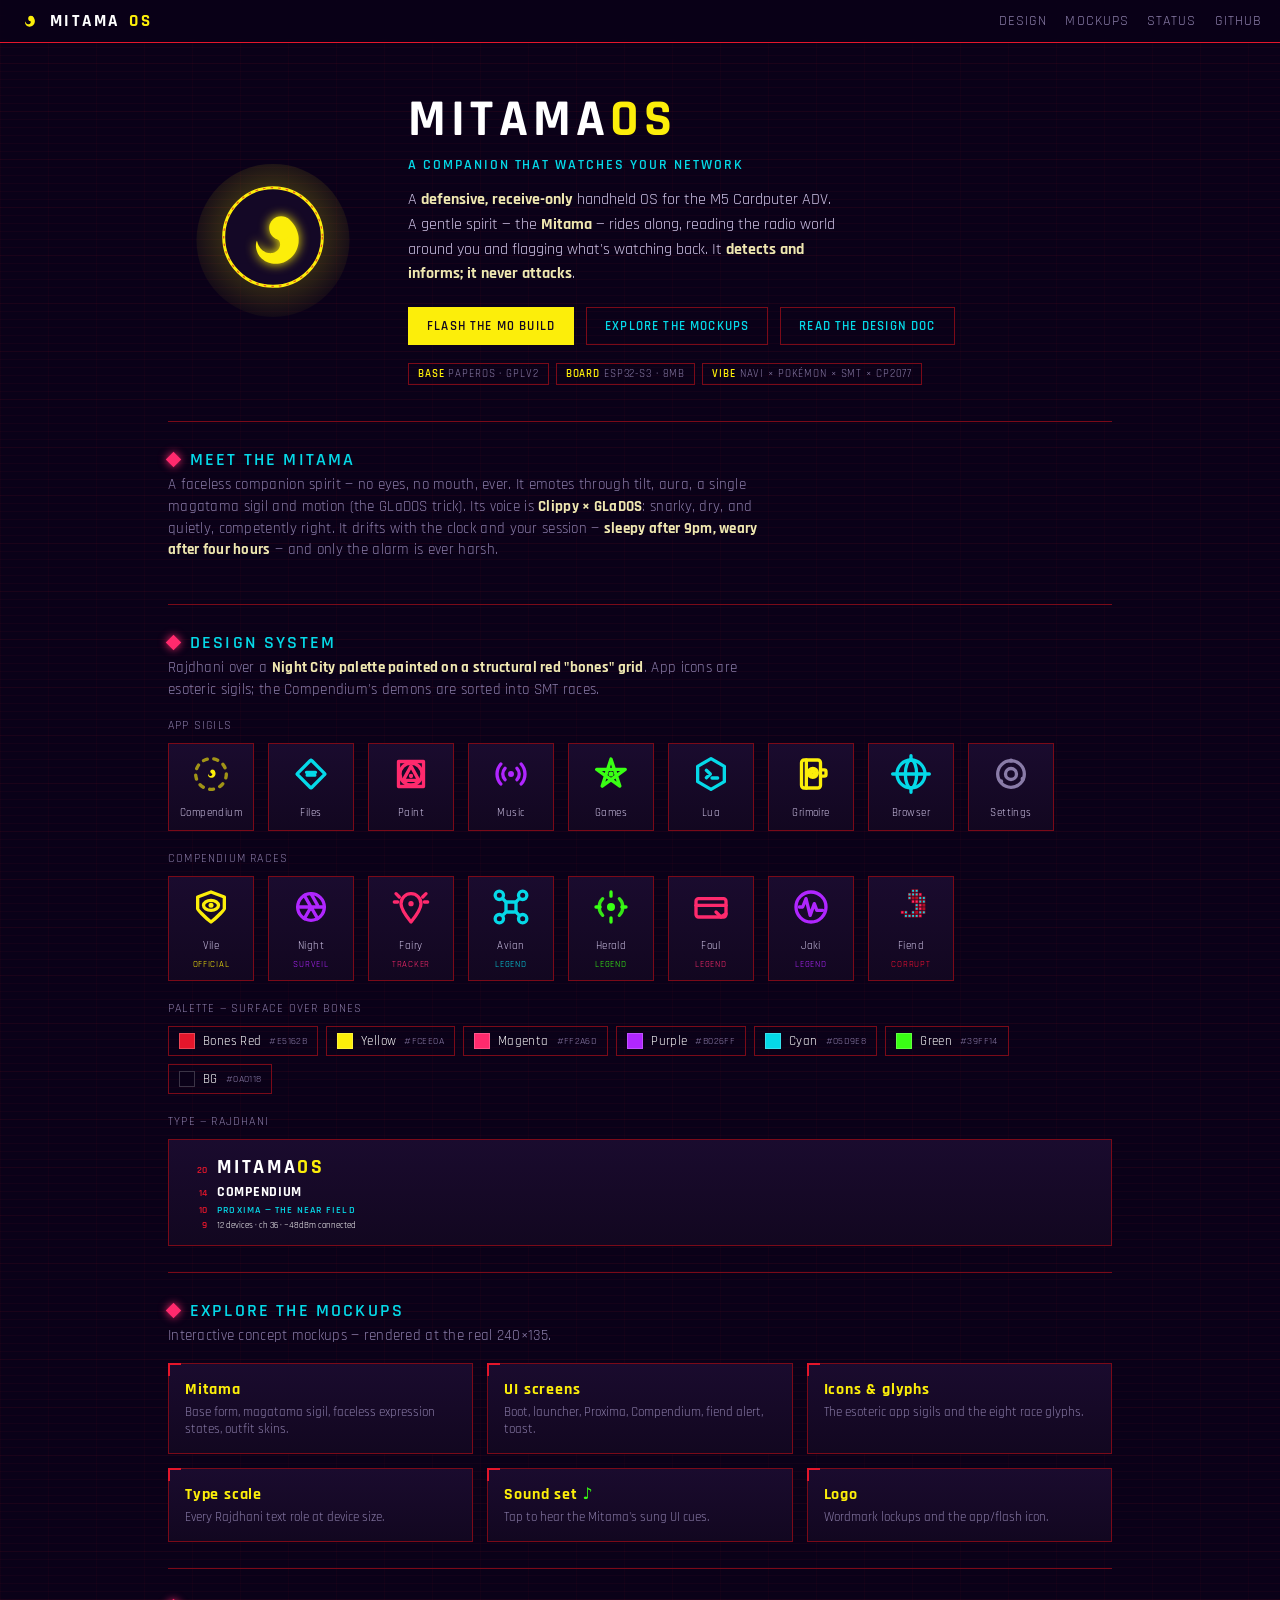
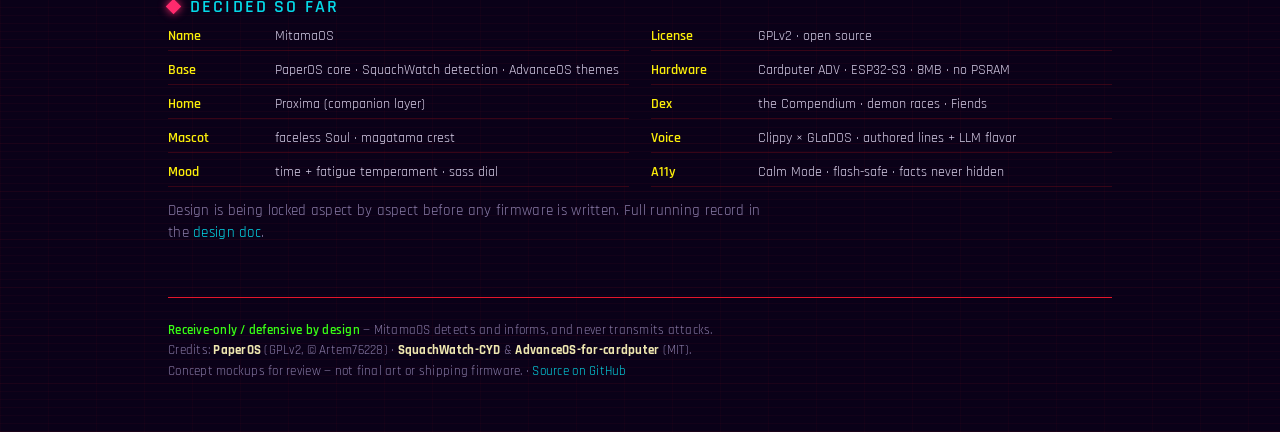
==== docs/index.html @ 222678ea "Move to Xorbret/MitamaOS: CI on main, links and flasher point at the new repo Co-Authored-By: Claude" ====
<!doctype html>
<html lang="en">
<head>
<meta charset="utf-8">
<meta name="viewport" content="width=device-width, initial-scale=1">
<title>MitamaOS</title>
<meta name="description" content="A defensive, receive-only companion OS for the M5Cardputer ADV — with a gentle spirit that watches your network.">
<link rel="preconnect" href="https://fonts.googleapis.com">
<link rel="preconnect" href="https://fonts.gstatic.com" crossorigin>
<link href="https://fonts.googleapis.com/css2?family=Rajdhani:wght@400;500;600;700&display=swap" rel="stylesheet">
<style>
:root{
  --red:#E5162B; --red-dim:#7A0A18; --red-glitch:#FF1133;
  --yellow:#FCEE0A; --magenta:#FF2A6D; --purple:#B026FF; --cyan:#05D9E8; --green:#39FF14;
  --bg:#0A0118; --panel:#1A0B2E; --dim:#8A7CA8;
}
*{box-sizing:border-box}
html,body{margin:0}
html{scroll-behavior:smooth}
body{background:var(--bg);color:#fff;font-family:'Rajdhani',system-ui,sans-serif;overflow-x:hidden;
  background-image:repeating-linear-gradient(0deg,rgba(229,22,43,.045) 0 1px,transparent 1px 8px),
   repeating-linear-gradient(90deg,rgba(122,10,24,.07) 0 1px,transparent 1px 48px),
   repeating-linear-gradient(0deg,rgba(122,10,24,.07) 0 1px,transparent 1px 48px);}
.wrap{max-width:980px;margin:0 auto;padding:0 18px}
a{color:var(--cyan);text-decoration:none}
/* nav */
nav{position:sticky;top:0;z-index:20;background:rgba(10,1,24,.86);backdrop-filter:blur(6px);
  border-bottom:1px solid var(--red);display:flex;align-items:center;justify-content:space-between;padding:10px 18px}
nav .brand{display:flex;align-items:center;gap:10px;font-weight:700;letter-spacing:.14em;text-transform:uppercase;font-size:17px}
nav .brand b{color:var(--yellow)}
nav .links{display:flex;gap:18px;font-size:13.5px;letter-spacing:.08em;text-transform:uppercase}
nav .links a{color:var(--dim)}nav .links a:hover{color:var(--yellow)}
@media(max-width:520px){nav .links a:not(.gh){display:none}}
/* hero */
.hero{display:flex;gap:30px;align-items:center;padding:52px 0 36px;flex-wrap:wrap}
.hero .art{flex:none;width:210px;height:210px;display:flex;align-items:center;justify-content:center;position:relative}
.hero .art svg{width:170px;height:170px;overflow:visible}
.hero .txt{flex:1;min-width:260px}
.hero h1{font-weight:700;letter-spacing:.1em;margin:0;font-size:52px;line-height:.98;text-transform:uppercase}
.hero h1 b{color:var(--yellow)}
.hero .tag{color:var(--cyan);letter-spacing:.14em;text-transform:uppercase;font-size:14px;margin:10px 0 0;font-weight:600}
.hero p{color:#cfc3e6;font-size:16px;line-height:1.55;margin:14px 0 0;max-width:54ch}
.hero .pitch b{color:#efe7b0}
.btns{display:flex;gap:12px;margin-top:20px;flex-wrap:wrap}
.btn{font-weight:600;letter-spacing:.09em;text-transform:uppercase;font-size:13px;padding:10px 18px;border:1px solid var(--red-dim);position:relative}
.btn.prime{background:var(--yellow);color:#120720;border-color:var(--yellow)}
.btn.ghost{color:var(--cyan)}
.btn.ghost:hover{border-color:var(--cyan)}
.btn.prime:hover{background:#fff}
.chips{display:flex;gap:7px;flex-wrap:wrap;margin-top:18px}
.chip{font-size:11px;letter-spacing:.08em;text-transform:uppercase;border:1px solid var(--red-dim);padding:3px 9px;color:var(--dim)}
.chip b{color:var(--yellow);font-weight:600}
/* sections */
section{padding:26px 0;border-top:1px solid var(--red-dim)}
h2{font-weight:600;letter-spacing:.12em;text-transform:uppercase;font-size:18px;margin:0 0 4px;color:var(--cyan);display:flex;gap:11px;align-items:center}
h2::before{content:"";width:11px;height:11px;background:var(--magenta);transform:rotate(45deg);box-shadow:0 0 8px var(--magenta)}
.lead{color:var(--dim);font-size:14.5px;margin:0 0 16px;letter-spacing:.02em;line-height:1.5;max-width:76ch}
.lead b{color:#efe7b0}
/* showcase rows */
.row{display:flex;gap:14px;flex-wrap:wrap;align-items:flex-start}
.gcard{background:linear-gradient(180deg,var(--panel),#120720);border:1px solid var(--red-dim);padding:10px;display:flex;flex-direction:column;align-items:center;gap:6px;width:86px;position:relative}
.gcard svg{width:40px;height:40px;overflow:visible}
.gcard .l{font-size:11px;letter-spacing:.04em;color:#cfc3e6;text-align:center}
.gcard .tier{font-size:9px;letter-spacing:.08em;text-transform:uppercase}
.pal{display:flex;flex-wrap:wrap;gap:8px}
.sw{display:flex;align-items:center;gap:8px;border:1px solid var(--red-dim);padding:6px 10px;font-size:12.5px;letter-spacing:.03em}
.sw .c{width:16px;height:16px;border:1px solid rgba(255,255,255,.2)}
.sw small{color:var(--dim)}
/* type specimen */
.type{display:grid;gap:3px;background:linear-gradient(180deg,var(--panel),#120720);border:1px solid var(--red-dim);padding:14px 16px}
.type div{display:flex;align-items:baseline;gap:10px}
.type span.n{color:var(--red);font-size:10px;font-weight:600;width:22px;text-align:right;flex:none}
/* mockup cards */
.cards{display:grid;grid-template-columns:repeat(3,1fr);gap:14px}
@media(max-width:760px){.cards{grid-template-columns:repeat(2,1fr)}}
@media(max-width:460px){.cards{grid-template-columns:1fr}}
a.card{display:block;background:linear-gradient(180deg,var(--panel),#120720);border:1px solid var(--red-dim);
  position:relative;padding:15px 16px;color:inherit;transition:border-color .12s,transform .12s}
a.card::before{content:"";position:absolute;top:-1px;left:-1px;width:11px;height:11px;border-top:2px solid var(--red);border-left:2px solid var(--red)}
a.card:hover{border-color:var(--yellow);transform:translateY(-2px)}
a.card .t{font-weight:700;letter-spacing:.05em;font-size:16px;color:var(--yellow)}
a.card .d{color:var(--dim);font-size:12.5px;margin-top:4px;line-height:1.35}
/* status */
ul.dec{list-style:none;padding:0;margin:0;display:grid;grid-template-columns:1fr 1fr;gap:5px 22px}
@media(max-width:600px){ul.dec{grid-template-columns:1fr}}
ul.dec li{font-size:14px;color:#d8cfe8;padding:5px 0;border-bottom:1px solid rgba(122,10,24,.4);display:flex;gap:9px}
ul.dec li b{color:var(--yellow);font-weight:600;min-width:98px}
/* footer */
footer{border-top:1px solid var(--red);margin-top:10px;padding:22px 0 50px;color:var(--dim);font-size:13px;line-height:1.6;letter-spacing:.02em}
footer b{color:#efe7b0}
.def{color:var(--green);font-weight:600}
@keyframes float{0%,100%{transform:translateY(0)}50%{transform:translateY(-7px)}}
@keyframes pulse{0%,100%{opacity:.5}50%{opacity:1}}
.float{animation:float 4.5s ease-in-out infinite}
.sig{animation:pulse 3.2s ease-in-out infinite}
</style>
</head>
<body>
<nav>
  <div class="brand"><svg width="22" height="22" viewBox="0 0 200 200" style="overflow:visible" id="navmg"></svg>Mitama<b>OS</b></div>
  <div class="links"><a href="#system">Design</a><a href="#mockups">Mockups</a><a href="#status">Status</a><a class="gh" href="https://github.com/Xorbret/MitamaOS">GitHub</a></div>
</nav>

<div class="wrap">
  <header class="hero">
    <div class="art"><div class="float" id="hero"></div></div>
    <div class="txt">
      <h1>Mitama<b>OS</b></h1>
      <div class="tag">A companion that watches your network</div>
      <p class="pitch">A <b>defensive, receive-only</b> handheld OS for the M5&nbsp;Cardputer ADV. A gentle spirit — the <b>Mitama</b> — rides along, reading the radio world around you and flagging what's watching back. It <b>detects and informs; it never attacks</b>.</p>
      <div class="btns">
        <a class="btn prime" href="./flash.html">Flash the M0 build</a>
        <a class="btn ghost" href="#mockups">Explore the mockups</a>
        <a class="btn ghost" href="https://github.com/Xorbret/MitamaOS/blob/main/mitamaos/outline.md">Read the design doc</a>
      </div>
      <div class="chips">
        <span class="chip"><b>Base</b> PaperOS · GPLv2</span>
        <span class="chip"><b>Board</b> ESP32-S3 · 8MB</span>
        <span class="chip"><b>Vibe</b> Navi × Pokémon × SMT × CP2077</span>
      </div>
    </div>
  </header>

  <section id="mitama">
    <h2>Meet the Mitama</h2>
    <p class="lead">A faceless companion spirit — no eyes, no mouth, ever. It emotes through tilt, aura, a single magatama sigil and motion (the GLaDOS trick). Its voice is <b>Clippy × GLaDOS</b>: snarky, dry, and quietly, competently right. It drifts with the clock and your session — <b>sleepy after 9pm, weary after four hours</b> — and only the alarm is ever harsh.</p>
  </section>

  <section id="system">
    <h2>Design system</h2>
    <p class="lead">Rajdhani over a <b>Night City palette painted on a structural red "bones" grid</b>. App icons are esoteric sigils; the Compendium's demons are sorted into SMT races.</p>

    <div style="margin:4px 0 10px;color:var(--dim);font-size:12px;letter-spacing:.1em;text-transform:uppercase">App sigils</div>
    <div class="row" id="apps"></div>

    <div style="margin:20px 0 10px;color:var(--dim);font-size:12px;letter-spacing:.1em;text-transform:uppercase">Compendium races</div>
    <div class="row" id="races"></div>

    <div style="margin:20px 0 10px;color:var(--dim);font-size:12px;letter-spacing:.1em;text-transform:uppercase">Palette — surface over bones</div>
    <div class="pal" id="pal"></div>

    <div style="margin:20px 0 10px;color:var(--dim);font-size:12px;letter-spacing:.1em;text-transform:uppercase">Type — Rajdhani</div>
    <div class="type">
      <div><span class="n">20</span><span style="font-size:20px;font-weight:700;letter-spacing:.12em">MITAMA<span style="color:var(--yellow)">OS</span></span></div>
      <div><span class="n">14</span><span style="font-size:14px;font-weight:700;letter-spacing:.05em">COMPENDIUM</span></div>
      <div><span class="n">10</span><span style="font-size:10px;font-weight:600;letter-spacing:.12em;text-transform:uppercase;color:var(--cyan)">Proxima — the near field</span></div>
      <div><span class="n">9</span><span style="font-size:9px">12 devices · ch 36 · −48dBm connected</span></div>
    </div>
  </section>

  <section id="mockups">
    <h2>Explore the mockups</h2>
    <p class="lead">Interactive concept mockups — rendered at the real 240×135.</p>
    <div class="cards">
      <a class="card" href="./mitama.html"><div class="t">Mitama</div><div class="d">Base form, magatama sigil, faceless expression states, outfit skins.</div></a>
      <a class="card" href="./ui.html"><div class="t">UI screens</div><div class="d">Boot, launcher, Proxima, Compendium, fiend alert, toast.</div></a>
      <a class="card" href="./icons.html"><div class="t">Icons &amp; glyphs</div><div class="d">The esoteric app sigils and the eight race glyphs.</div></a>
      <a class="card" href="./type-scale.html"><div class="t">Type scale</div><div class="d">Every Rajdhani text role at device size.</div></a>
      <a class="card" href="./sound.html"><div class="t">Sound set <span style="color:var(--green)">♪</span></div><div class="d">Tap to hear the Mitama's sung UI cues.</div></a>
      <a class="card" href="./logo.html"><div class="t">Logo</div><div class="d">Wordmark lockups and the app/flash icon.</div></a>
    </div>
  </section>

  <section id="status">
    <h2>Decided so far</h2>
    <ul class="dec">
      <li><b>Name</b> MitamaOS</li>
      <li><b>License</b> GPLv2 · open source</li>
      <li><b>Base</b> PaperOS core · SquachWatch detection · AdvanceOS themes</li>
      <li><b>Hardware</b> Cardputer ADV · ESP32-S3 · 8MB · no PSRAM</li>
      <li><b>Home</b> Proxima (companion layer)</li>
      <li><b>Dex</b> the Compendium · demon races · Fiends</li>
      <li><b>Mascot</b> faceless Soul · magatama crest</li>
      <li><b>Voice</b> Clippy × GLaDOS · authored lines + LLM flavor</li>
      <li><b>Mood</b> time + fatigue temperament · sass dial</li>
      <li><b>A11y</b> Calm Mode · flash-safe · facts never hidden</li>
    </ul>
    <p class="lead" style="margin-top:14px">Design is being locked aspect by aspect before any firmware is written. Full running record in the <a href="https://github.com/Xorbret/MitamaOS/blob/main/mitamaos/outline.md">design doc</a>.</p>
  </section>

  <footer>
    <span class="def">Receive-only / defensive by design</span> — MitamaOS detects and informs, and never transmits attacks.<br>
    Credits: <b>PaperOS</b> (GPLv2, © Artem76228) · <b>SquachWatch-CYD</b> &amp; <b>AdvanceOS-for-cardputer</b> (MIT).<br>
    Concept mockups for review — not final art or shipping firmware. · <a href="https://github.com/Xorbret/MitamaOS">Source on GitHub</a>
  </footer>
</div>

<script>
const d2r=Math.PI/180;
function magatama(cx,cy,Rm,tH,a0,a1,tp,col){
  const n=48,o=[],inn=[];
  for(let i=0;i<=n;i++){const u=i/n,th=(a0+(a1-a0)*u)*d2r,t=tH*Math.pow(1-u,tp);
    o.push([cx+(Rm+t)*Math.cos(th),cy+(Rm+t)*Math.sin(th)]);inn.push([cx+(Rm-t)*Math.cos(th),cy+(Rm-t)*Math.sin(th)]);}
  const f=p=>p[0].toFixed(1)+' '+p[1].toFixed(1);
  let d='M '+f(o[0]);for(let i=1;i<o.length;i++)d+=' L '+f(o[i]);
  for(let i=inn.length-1;i>=0;i--)d+=' L '+f(inn[i]);d+=' Z';
  const hx=cx+Rm*Math.cos(a0*d2r),hy=cy+Rm*Math.sin(a0*d2r);
  return `<path d="${d}" fill="${col}"/><circle cx="${hx.toFixed(1)}" cy="${hy.toFixed(1)}" r="${tH}" fill="${col}"/>`;
}
function star(cx,cy,r,n,step){const p=[];for(let i=0;i<n;i++){const a=(-90+i*360/n)*d2r;p.push([cx+r*Math.cos(a),cy+r*Math.sin(a)]);}
  let d='M '+p[0].map(v=>v.toFixed(2)).join(' ');for(let i=1;i<n;i++)d+=' L '+p[(i*step)%n].map(v=>v.toFixed(2)).join(' ');return d+' Z';}
function svg(i){return `<svg viewBox="0 0 24 24">${i}</svg>`;}
function appIcon(name,c){const w=`stroke="${c}" stroke-width="2" fill="none" stroke-linejoin="round" stroke-linecap="round"`;switch(name){
  case 'dex':return svg(`<circle cx="12" cy="12" r="9.2" ${w} stroke-dasharray="2.4 4" opacity=".6"/><g transform="translate(12 12) scale(.09) translate(-100 -106)">${magatama(100,106,19,14,-60,185,.82,c)}</g>`);
  case 'env':return svg(`<circle cx="12" cy="12" r="3" fill="${c}"/><path ${w} d="M12 4v2M12 18v2M4 12h2M18 12h2"/><circle cx="12" cy="12" r="8" ${w} stroke-dasharray="3 4"/>`);
  case 'files':return svg(`<g ${w}><rect x="6" y="6" width="12" height="12" rx="1" transform="rotate(45 12 12)"/></g><path ${w} d="M9.3 11h5.4M9.7 12.7h4.6"/><circle cx="12" cy="3.6" r=".9" fill="${c}"/><circle cx="20.4" cy="12" r=".9" fill="${c}"/><circle cx="12" cy="20.4" r=".9" fill="${c}"/><circle cx="3.6" cy="12" r=".9" fill="${c}"/>`);
  case 'paint':return svg(`<rect x="4.5" y="4.5" width="15" height="15" ${w}/><circle cx="12" cy="12" r="6.6" ${w}/><path ${w} d="M12 7.2 L16.7 15.8 H7.3 Z"/><circle cx="12" cy="13.2" r="1.3" fill="${c}"/>`);
  case 'music':return svg(`<circle cx="12" cy="12" r="1.8" fill="${c}"/><path ${w} d="M8.4 8.6a5 5 0 000 6.8M5.9 6a9 9 0 000 12"/><path ${w} d="M15.6 8.6a5 5 0 010 6.8M18.1 6a9 9 0 010 12"/>`);
  case 'games':return svg(`<path ${w} d="${star(12,12,9,5,2)}"/><circle cx="12" cy="12" r="1.5" fill="${c}"/>`);
  case 'lua':return svg(`<path ${w} d="M12 2.8 L20 7.4 V16.6 L12 21.2 L4 16.6 V7.4 Z"/><path ${w} d="M9.2 9.8l2.4 2.2-2.4 2.2M12.6 14.4h3.4"/>`);
  case 'notes':return svg(`<rect x="6.3" y="3.6" width="11.4" height="16.8" rx="1.6" ${w}/><path ${w} d="M9.2 3.6V20.4"/><circle cx="13.1" cy="11.3" r="2.7" ${w}/><path ${w} d="M13.1 9.2 L15 12.6 H11.2 Z"/><path ${w} d="M17.7 9.5h2.3a1 1 0 011 1v1.8a1 1 0 01-1 1h-2.3"/>`);
  case 'browser':return svg(`<circle cx="12" cy="12" r="8.4" ${w}/><ellipse cx="12" cy="12" rx="3.4" ry="8.4" ${w}/><path ${w} d="M3.6 12h16.8"/><path ${w} d="M12 1v2.4M12 20.6V23M1 12h2.4M20.6 12H23"/><circle cx="12" cy="3.6" r="1.2" fill="${c}"/>`);
  case 'gear':return svg(`<circle cx="12" cy="12" r="8" ${w}/><circle cx="12" cy="12" r="3.3" ${w}/><circle cx="12" cy="4" r="1.3" fill="${c}"/><circle cx="19" cy="15" r="1.3" fill="${c}"/><circle cx="6" cy="16.5" r="1.3" fill="${c}"/>`);
}}
function raceGlyph(name,c){const w=`stroke="${c}" stroke-width="2" fill="none" stroke-linejoin="round" stroke-linecap="round"`;switch(name){
  case 'vile':return svg(`<path ${w} d="M12 3l8 3v7c0 .5-4 5-8 8-4-3-8-7.5-8-8V6z"/><ellipse cx="12" cy="11" rx="4.5" ry="3" ${w}/><circle cx="12" cy="11" r="1.5" fill="${c}"/>`);
  case 'night':return svg(`<circle cx="12" cy="12" r="8" ${w}/><path ${w} d="M12 4l4 7M20 12l-8 0M16 19l-4-7M8 19l4-7M4 12l8 0M8 5l4 7"/>`);
  case 'fairy':return svg(`<path ${w} d="M12 21c-4-5-6-8-6-11a6 6 0 0112 0c0 3-2 6-6 11z"/><circle cx="12" cy="10" r="1.6" fill="${c}"/><path ${w} d="M19 6l2-2M20 9l2 0M5 6L3 4M4 9l-2 0"/>`);
  case 'avian':return svg(`<rect x="9" y="9" width="6" height="6" rx="1" ${w}/><circle cx="5" cy="5" r="2.5" ${w}/><circle cx="19" cy="5" r="2.5" ${w}/><circle cx="5" cy="19" r="2.5" ${w}/><circle cx="19" cy="19" r="2.5" ${w}/><path ${w} d="M7 7l2 2M17 7l-2 2M7 17l2-2M17 17l-2-2"/>`);
  case 'herald':return svg(`<circle cx="12" cy="12" r="2.4" fill="${c}"/><path ${w} d="M12 3v2.5M12 18.5V21M3 12h2.5M18.5 12H21"/><path ${w} d="M7 7a7 7 0 000 10M17 7a7 7 0 010 10" opacity=".9"/>`);
  case 'foul':return svg(`<rect x="3" y="7" width="18" height="11" rx="1.5" ${w}/><path ${w} d="M3 11h18"/><path ${w} d="M15 15l3 3 3-2"/>`);
  case 'jaki':return svg(`<circle cx="12" cy="12" r="9" ${w}/><path ${w} d="M5 12h2l2-5 2.5 10 2.5-7 1.5 4H19"/>`);
  case 'fiend':{const cx=12,cy=11.5,Rm=6,tH=4.3,a0=-60,a1=182,tp=.82,cs=2.15,x0=1.6,y0=1.4;
    const hcx=cx+Rm*Math.cos(a0*d2r),hcy=cy+Rm*Math.sin(a0*d2r);let back='',front='';
    for(let col=0;col<11;col++)for(let row=0;row<11;row++){const x=x0+col*cs,y=y0+row*cs,mx=x+cs/2,my=y+cs/2,dx=mx-cx,dy=my-cy,d=Math.hypot(dx,dy);
      let th=Math.atan2(dy,dx)/d2r;if(th<a0)th+=360;let inside=Math.hypot(mx-hcx,my-hcy)<=tH;
      if(!inside&&th>=a0&&th<=a1){const u=(th-a0)/(a1-a0),t=tH*Math.pow(1-u,tp);if(Math.abs(d-Rm)<=t)inside=true;}
      if(!inside)continue;const s=(cs-0.35).toFixed(2),h=(col*7+row*13+(col*row)%5)%10;
      back+=`<rect x="${x.toFixed(2)}" y="${y.toFixed(2)}" width="${s}" height="${s}" fill="#B00E22"/>`;
      if(h<2)continue;const fx=(x+0.35).toFixed(2),fy=(y+0.35).toFixed(2),fs=(cs-1.05).toFixed(2);
      front+=`<rect x="${fx}" y="${fy}" width="${fs}" height="${fs}" fill="${h===4?'#FF2A6D':'#05D9E8'}"/>`;}
    return `<svg viewBox="0 0 24 24">${back}${front}</svg>`;}
}}
function soul(size,accent,aura){
  return `<svg viewBox="0 0 200 200" width="${size}" height="${size}" style="overflow:visible">
    <defs><radialGradient id="auH" cx="50%" cy="46%" r="60%"><stop offset="0%" stop-color="${aura}" stop-opacity=".8"/><stop offset="55%" stop-color="${aura}" stop-opacity=".16"/><stop offset="100%" stop-color="${aura}" stop-opacity="0"/></radialGradient></defs>
    <ellipse cx="100" cy="104" rx="90" ry="90" fill="url(#auH)"/>
    <circle cx="100" cy="100" r="58" fill="#140826" stroke="${accent}" stroke-width="3.5"/>
    <circle cx="100" cy="100" r="58" fill="none" stroke="#E5162B" stroke-width="1.4" stroke-dasharray="3 6" opacity=".7"/>
    <g class="sig" filter="drop-shadow(0 0 6px ${accent})">${magatama(100,106,19,14,-60,185,.82,accent)}</g></svg>`;
}
document.getElementById('navmg').innerHTML=magatama(100,106,34,24,-60,185,.82,'#FCEE0A');
document.getElementById('hero').innerHTML=soul(170,'#FCEE0A','#FCEE0A');

const apps=[['dex','Compendium','#FCEE0A'],['files','Files','#05D9E8'],['paint','Paint','#FF2A6D'],['music','Music','#B026FF'],['games','Games','#39FF14'],['lua','Lua','#05D9E8'],['notes','Grimoire','#FCEE0A'],['browser','Browser','#05D9E8'],['gear','Settings','#8A7CA8']];
document.getElementById('apps').innerHTML=apps.map(a=>`<div class="gcard"><div style="color:${a[2]}">${appIcon(a[0],a[2])}</div><div class="l">${a[1]}</div></div>`).join('');
const races=[['vile','Vile','#FCEE0A','Official'],['night','Night','#B026FF','Surveil'],['fairy','Fairy','#FF2A6D','Tracker'],['avian','Avian','#05D9E8','Legend'],['herald','Herald','#39FF14','Legend'],['foul','Foul','#FF2A6D','Legend'],['jaki','Jaki','#B026FF','Legend'],['fiend','Fiend','#FF1133','Corrupt']];
document.getElementById('races').innerHTML=races.map(r=>`<div class="gcard"><div style="color:${r[2]}">${raceGlyph(r[0],r[2])}</div><div class="l">${r[1]}</div><div class="tier" style="color:${r[2]}">${r[3]}</div></div>`).join('');
const pal=[['Bones Red','#E5162B'],['Yellow','#FCEE0A'],['Magenta','#FF2A6D'],['Purple','#B026FF'],['Cyan','#05D9E8'],['Green','#39FF14'],['BG','#0A0118']];
document.getElementById('pal').innerHTML=pal.map(([n,h])=>`<div class="sw"><span class="c" style="background:${h}"></span>${n} <small>${h}</small></div>`).join('');
</script>
</body>
</html>
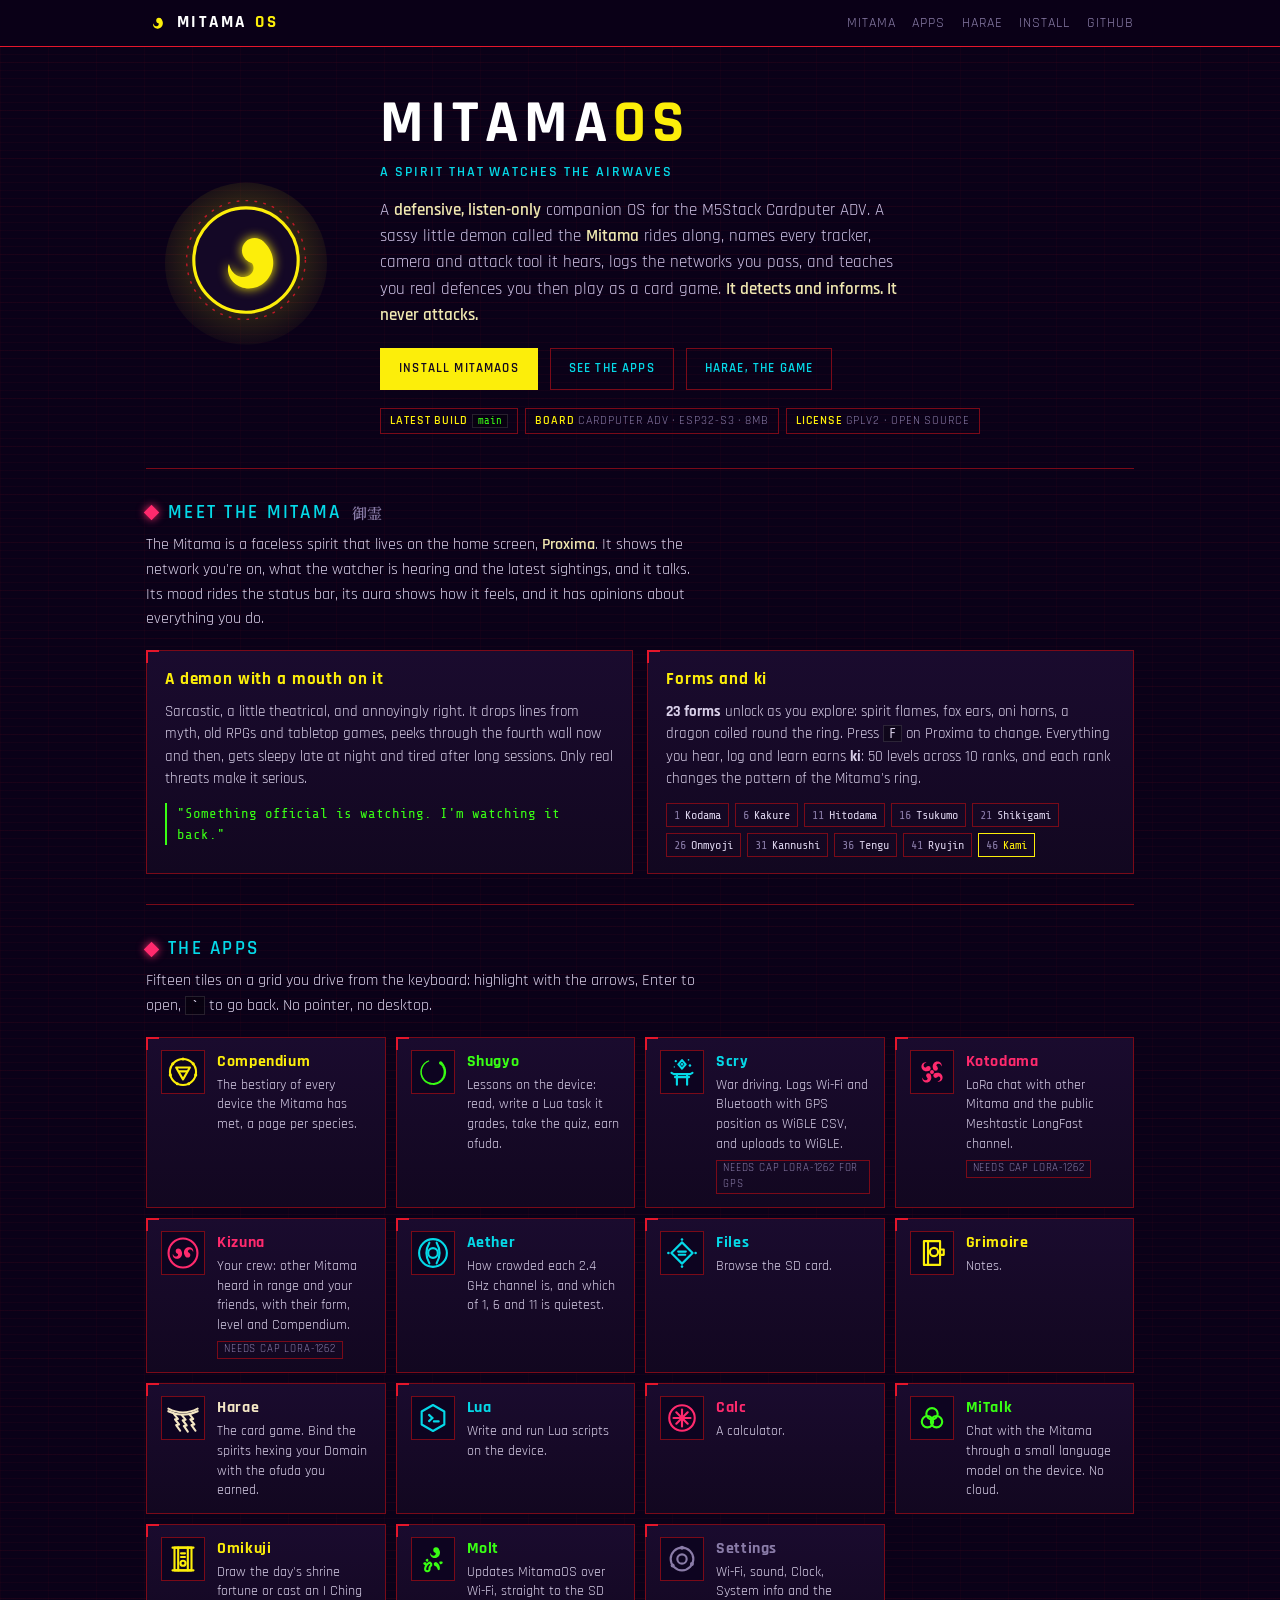
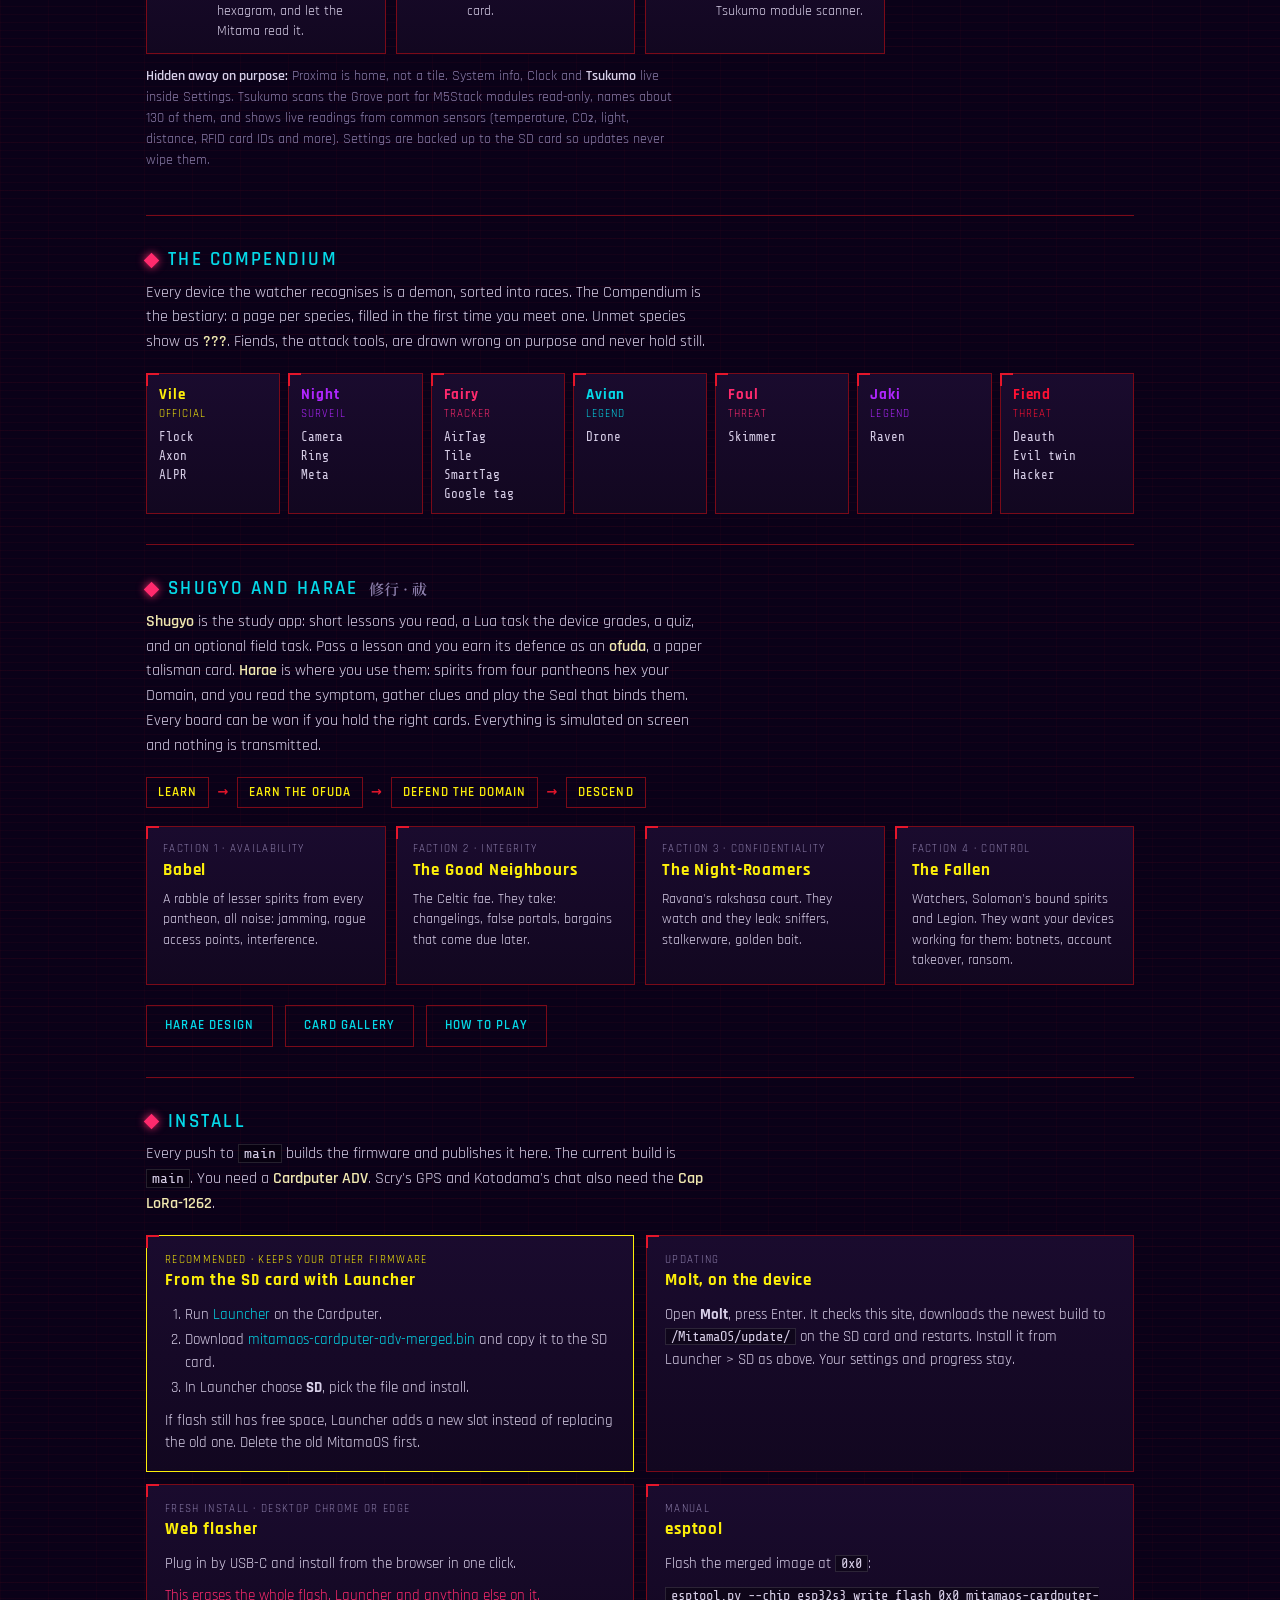
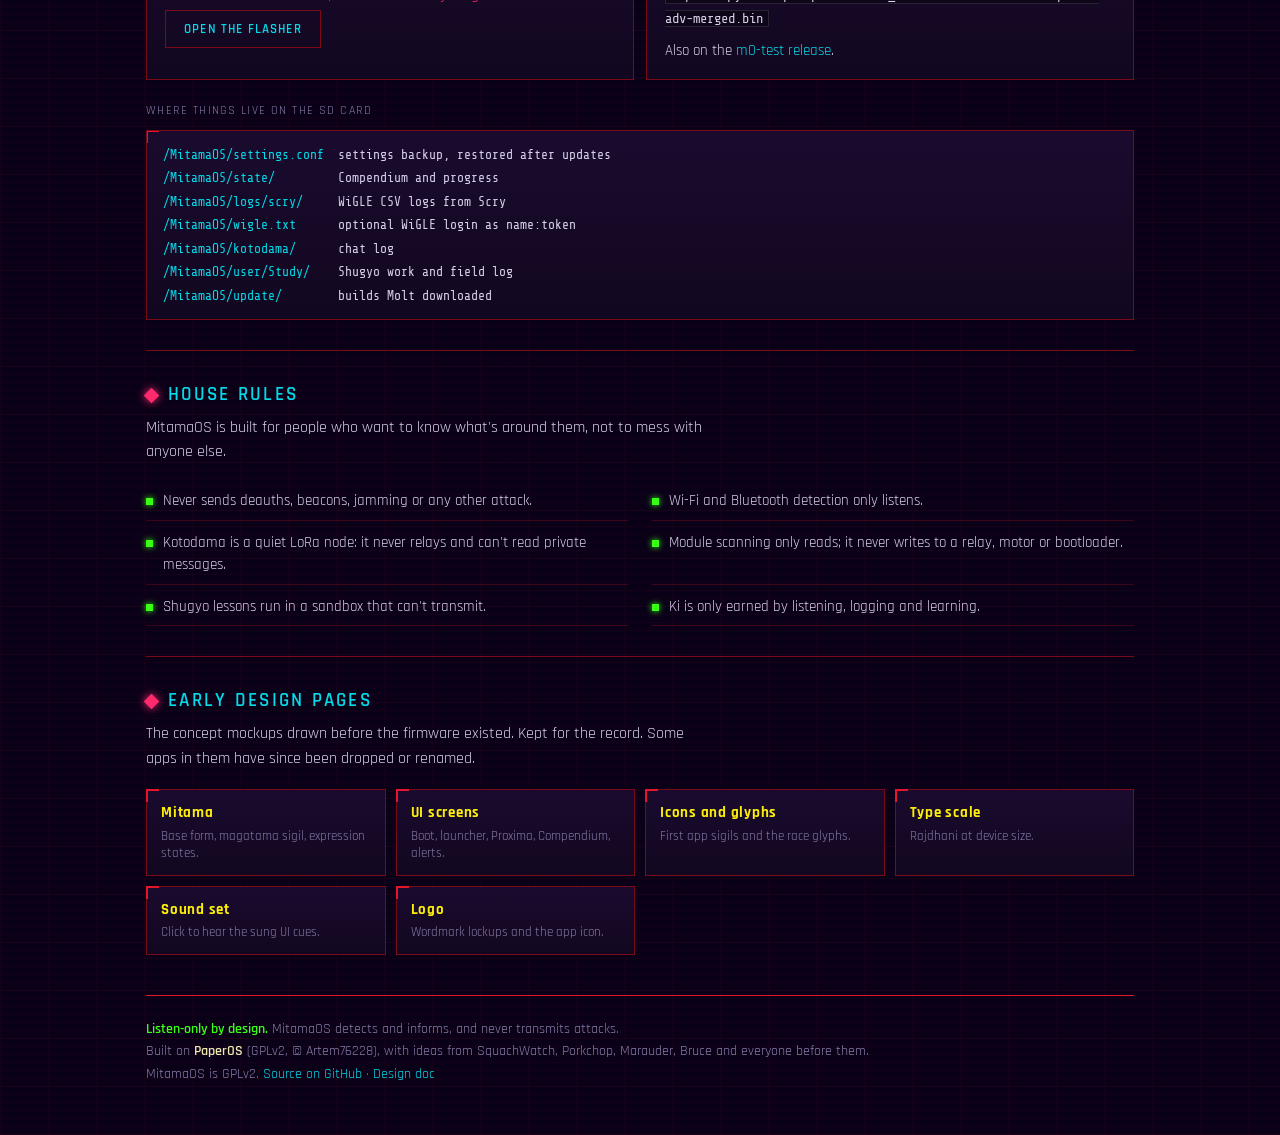
==== commit 0140a3b1: "Site: rebuild the home page for the current MitamaOS Home page now covers the Mitama, the 15 current" ====
--- a/docs/index.html
+++ b/docs/index.html
@@ -2,186 +2,292 @@
 <html lang="en">
 <head>
 <meta charset="utf-8">
-<meta name="viewport" content="width=device-width, initial-scale=1">
+<meta name="viewport" content="width=device-width, initial-scale=1, viewport-fit=cover">
 <title>MitamaOS</title>
-<meta name="description" content="A defensive, receive-only companion OS for the M5Cardputer ADV — with a gentle spirit that watches your network.">
+<meta name="description" content="A defensive, listen-only companion OS for the M5Stack Cardputer ADV. A sassy spirit called the Mitama watches the airwaves, logs what it meets, teaches real defences and plays them back as a card game.">
 <link rel="preconnect" href="https://fonts.googleapis.com">
 <link rel="preconnect" href="https://fonts.gstatic.com" crossorigin>
-<link href="https://fonts.googleapis.com/css2?family=Rajdhani:wght@400;500;600;700&display=swap" rel="stylesheet">
+<link href="https://fonts.googleapis.com/css2?family=Rajdhani:wght@400;500;600;700&family=Share+Tech+Mono&family=Noto+Serif+JP:wght@900&display=swap" rel="stylesheet">
 <style>
+/* Layout: one column over the red "bones" grid; sections are bands split by bones-red rules.
+   Single dark look on purpose (it is the device's own palette). */
 :root{
-  --red:#E5162B; --red-dim:#7A0A18; --red-glitch:#FF1133;
-  --yellow:#FCEE0A; --magenta:#FF2A6D; --purple:#B026FF; --cyan:#05D9E8; --green:#39FF14;
-  --bg:#0A0118; --panel:#1A0B2E; --dim:#8A7CA8;
+  color-scheme:dark;
+  --red:#E5162B; --red-dim:#7A0A18;
+  --yellow:#FCEE0A; --magenta:#FF2A6D; --purple:#B026FF; --cyan:#05D9E8; --green:#39FF14; --cream:#F3E6C4;
+  --bg:#0A0118; --panel:#1A0B2E; --panel2:#120720; --text:#FFFFFF; --soft:#d8cfe8; --dim:#8A7CA8;
+  --display:'Rajdhani',system-ui,sans-serif; --mono:'Share Tech Mono',ui-monospace,Menlo,Consolas,monospace;
+  --jp:'Noto Serif JP','Hiragino Mincho ProN','Yu Mincho',serif;
 }
 *{box-sizing:border-box}
 html,body{margin:0}
 html{scroll-behavior:smooth}
-body{background:var(--bg);color:#fff;font-family:'Rajdhani',system-ui,sans-serif;overflow-x:hidden;
+@media(prefers-reduced-motion:reduce){html{scroll-behavior:auto}*{animation:none!important;transition:none!important}}
+body{background:var(--bg);color:var(--text);font-family:var(--display);font-size:16px;line-height:1.5;overflow-x:hidden;
   background-image:repeating-linear-gradient(0deg,rgba(229,22,43,.045) 0 1px,transparent 1px 8px),
    repeating-linear-gradient(90deg,rgba(122,10,24,.07) 0 1px,transparent 1px 48px),
    repeating-linear-gradient(0deg,rgba(122,10,24,.07) 0 1px,transparent 1px 48px);}
-.wrap{max-width:980px;margin:0 auto;padding:0 18px}
+.wrap{max-width:1020px;margin:0 auto;padding-left:max(16px,env(safe-area-inset-left,0px));padding-right:max(16px,env(safe-area-inset-right,0px))}
 a{color:var(--cyan);text-decoration:none}
+a:hover{color:var(--yellow)}
+a:focus-visible,button:focus-visible{outline:2px solid var(--yellow);outline-offset:2px}
+h1,h2,h3{text-wrap:balance}
 /* nav */
-nav{position:sticky;top:0;z-index:20;background:rgba(10,1,24,.86);backdrop-filter:blur(6px);
-  border-bottom:1px solid var(--red);display:flex;align-items:center;justify-content:space-between;padding:10px 18px}
-nav .brand{display:flex;align-items:center;gap:10px;font-weight:700;letter-spacing:.14em;text-transform:uppercase;font-size:17px}
+body::before{content:"";position:fixed;inset:0 0 auto;height:env(safe-area-inset-top,0px);z-index:30;background:var(--bg)}
+nav{position:sticky;top:env(safe-area-inset-top,0px);z-index:20;background:rgba(10,1,24,.9);backdrop-filter:blur(6px);border-bottom:1px solid var(--red)}
+nav .wrap{display:flex;align-items:center;justify-content:space-between;gap:12px;padding-block:10px}
+nav .brand{display:flex;align-items:center;gap:9px;font-weight:700;letter-spacing:.14em;text-transform:uppercase;font-size:17px;color:var(--text)}
 nav .brand b{color:var(--yellow)}
-nav .links{display:flex;gap:18px;font-size:13.5px;letter-spacing:.08em;text-transform:uppercase}
-nav .links a{color:var(--dim)}nav .links a:hover{color:var(--yellow)}
-@media(max-width:520px){nav .links a:not(.gh){display:none}}
+nav .links{display:flex;gap:16px;font-size:13.5px;letter-spacing:.08em;text-transform:uppercase;flex-wrap:wrap;justify-content:flex-end}
+nav .links a{color:var(--dim)} nav .links a:hover{color:var(--yellow)}
+@media(max-width:640px){nav .links a.opt{display:none}}
 /* hero */
-.hero{display:flex;gap:30px;align-items:center;padding:52px 0 36px;flex-wrap:wrap}
-.hero .art{flex:none;width:210px;height:210px;display:flex;align-items:center;justify-content:center;position:relative}
-.hero .art svg{width:170px;height:170px;overflow:visible}
-.hero .txt{flex:1;min-width:260px}
-.hero h1{font-weight:700;letter-spacing:.1em;margin:0;font-size:52px;line-height:.98;text-transform:uppercase}
+.hero{display:flex;gap:34px;align-items:center;padding-block:48px 34px;flex-wrap:wrap}
+.hero .art{flex:none;width:200px;height:200px;display:flex;align-items:center;justify-content:center}
+.hero .txt{flex:1;min-width:0;flex-basis:300px}
+.hero h1{font-weight:700;letter-spacing:.1em;margin:0;font-size:clamp(42px,9vw,60px);line-height:.95;text-transform:uppercase}
 .hero h1 b{color:var(--yellow)}
 .hero .tag{color:var(--cyan);letter-spacing:.14em;text-transform:uppercase;font-size:14px;margin:10px 0 0;font-weight:600}
-.hero p{color:#cfc3e6;font-size:16px;line-height:1.55;margin:14px 0 0;max-width:54ch}
-.hero .pitch b{color:#efe7b0}
+.hero p{color:#cfc3e6;font-size:17px;line-height:1.55;margin:14px 0 0;max-width:58ch}
+.hero p b{color:#efe7b0;font-weight:600}
 .btns{display:flex;gap:12px;margin-top:20px;flex-wrap:wrap}
-.btn{font-weight:600;letter-spacing:.09em;text-transform:uppercase;font-size:13px;padding:10px 18px;border:1px solid var(--red-dim);position:relative}
+.btn{font-weight:600;letter-spacing:.09em;text-transform:uppercase;font-size:13px;padding:10px 18px;border:1px solid var(--red-dim);color:var(--cyan)}
 .btn.prime{background:var(--yellow);color:#120720;border-color:var(--yellow)}
-.btn.ghost{color:var(--cyan)}
-.btn.ghost:hover{border-color:var(--cyan)}
-.btn.prime:hover{background:#fff}
+.btn.prime:hover{background:#fff;color:#120720}
+.btn:not(.prime):hover{border-color:var(--cyan);color:var(--cyan)}
 .chips{display:flex;gap:7px;flex-wrap:wrap;margin-top:18px}
-.chip{font-size:11px;letter-spacing:.08em;text-transform:uppercase;border:1px solid var(--red-dim);padding:3px 9px;color:var(--dim)}
+.chip{font-size:11.5px;letter-spacing:.08em;text-transform:uppercase;border:1px solid var(--red-dim);padding:3px 9px;color:var(--dim)}
 .chip b{color:var(--yellow);font-weight:600}
+.chip code{font-family:var(--mono);color:var(--green);text-transform:none;letter-spacing:0}
 /* sections */
-section{padding:26px 0;border-top:1px solid var(--red-dim)}
-h2{font-weight:600;letter-spacing:.12em;text-transform:uppercase;font-size:18px;margin:0 0 4px;color:var(--cyan);display:flex;gap:11px;align-items:center}
-h2::before{content:"";width:11px;height:11px;background:var(--magenta);transform:rotate(45deg);box-shadow:0 0 8px var(--magenta)}
-.lead{color:var(--dim);font-size:14.5px;margin:0 0 16px;letter-spacing:.02em;line-height:1.5;max-width:76ch}
-.lead b{color:#efe7b0}
-/* showcase rows */
-.row{display:flex;gap:14px;flex-wrap:wrap;align-items:flex-start}
-.gcard{background:linear-gradient(180deg,var(--panel),#120720);border:1px solid var(--red-dim);padding:10px;display:flex;flex-direction:column;align-items:center;gap:6px;width:86px;position:relative}
-.gcard svg{width:40px;height:40px;overflow:visible}
-.gcard .l{font-size:11px;letter-spacing:.04em;color:#cfc3e6;text-align:center}
-.gcard .tier{font-size:9px;letter-spacing:.08em;text-transform:uppercase}
-.pal{display:flex;flex-wrap:wrap;gap:8px}
-.sw{display:flex;align-items:center;gap:8px;border:1px solid var(--red-dim);padding:6px 10px;font-size:12.5px;letter-spacing:.03em}
-.sw .c{width:16px;height:16px;border:1px solid rgba(255,255,255,.2)}
-.sw small{color:var(--dim)}
-/* type specimen */
-.type{display:grid;gap:3px;background:linear-gradient(180deg,var(--panel),#120720);border:1px solid var(--red-dim);padding:14px 16px}
-.type div{display:flex;align-items:baseline;gap:10px}
-.type span.n{color:var(--red);font-size:10px;font-weight:600;width:22px;text-align:right;flex:none}
-/* mockup cards */
-.cards{display:grid;grid-template-columns:repeat(3,1fr);gap:14px}
-@media(max-width:760px){.cards{grid-template-columns:repeat(2,1fr)}}
-@media(max-width:460px){.cards{grid-template-columns:1fr}}
-a.card{display:block;background:linear-gradient(180deg,var(--panel),#120720);border:1px solid var(--red-dim);
-  position:relative;padding:15px 16px;color:inherit;transition:border-color .12s,transform .12s}
-a.card::before{content:"";position:absolute;top:-1px;left:-1px;width:11px;height:11px;border-top:2px solid var(--red);border-left:2px solid var(--red)}
-a.card:hover{border-color:var(--yellow);transform:translateY(-2px)}
-a.card .t{font-weight:700;letter-spacing:.05em;font-size:16px;color:var(--yellow)}
-a.card .d{color:var(--dim);font-size:12.5px;margin-top:4px;line-height:1.35}
-/* status */
-ul.dec{list-style:none;padding:0;margin:0;display:grid;grid-template-columns:1fr 1fr;gap:5px 22px}
-@media(max-width:600px){ul.dec{grid-template-columns:1fr}}
-ul.dec li{font-size:14px;color:#d8cfe8;padding:5px 0;border-bottom:1px solid rgba(122,10,24,.4);display:flex;gap:9px}
-ul.dec li b{color:var(--yellow);font-weight:600;min-width:98px}
-/* footer */
-footer{border-top:1px solid var(--red);margin-top:10px;padding:22px 0 50px;color:var(--dim);font-size:13px;line-height:1.6;letter-spacing:.02em}
-footer b{color:#efe7b0}
+section{padding-block:30px;border-top:1px solid var(--red-dim);scroll-margin-top:60px}
+h2{font-weight:600;letter-spacing:.12em;text-transform:uppercase;font-size:19px;margin:0 0 6px;color:var(--cyan);display:flex;gap:11px;align-items:center}
+h2::before{content:"";flex:none;width:11px;height:11px;background:var(--magenta);transform:rotate(45deg);box-shadow:0 0 8px var(--magenta)}
+h2 .jp{font-family:var(--jp);color:var(--dim);font-size:15px;letter-spacing:0}
+h3{font-weight:700;letter-spacing:.05em;font-size:17px;margin:0;color:var(--yellow)}
+.lead{color:var(--soft);font-size:16px;margin:0 0 18px;line-height:1.55;max-width:70ch}
+.lead b{color:#efe7b0;font-weight:600}
+.sub{margin:22px 0 10px;color:var(--dim);font-size:12px;letter-spacing:.12em;text-transform:uppercase}
+.panel{background:linear-gradient(180deg,var(--panel),var(--panel2));border:1px solid var(--red-dim);position:relative}
+.panel::before{content:"";position:absolute;top:-1px;left:-1px;width:11px;height:11px;border-top:2px solid var(--red);border-left:2px solid var(--red)}
+/* Mitama */
+.two{display:grid;grid-template-columns:1fr 1fr;gap:14px}
+@media(max-width:720px){.two{grid-template-columns:1fr}}
+.two .panel{padding:16px 18px;min-width:0}
+.two .panel p{margin:8px 0 0;color:var(--soft);font-size:15px;line-height:1.5}
+.ranks{display:flex;flex-wrap:wrap;gap:6px;margin-top:12px}
+.ranks span{font-family:var(--mono);font-size:12px;padding:2px 7px;border:1px solid var(--red-dim);color:var(--soft)}
+.ranks span i{font-style:normal;color:var(--dim);margin-right:5px}
+.ranks span:last-child{color:var(--yellow);border-color:var(--yellow)}
+.quote{font-family:var(--mono);color:var(--green);font-size:14px;margin-top:12px;padding-left:10px;border-left:2px solid var(--green)}
+/* app grid */
+.grid{display:grid;grid-template-columns:repeat(auto-fill,minmax(230px,1fr));gap:10px}
+.app{display:flex;gap:12px;padding:12px 14px;align-items:flex-start;min-width:0}
+.app .sg{flex:none;width:44px;height:44px;display:flex;align-items:center;justify-content:center;border:1px solid var(--red-dim);background:#0d0420}
+.app .sg svg{width:34px;height:34px;overflow:visible}
+.app .t{font-weight:700;font-size:16px;letter-spacing:.04em}
+.app .d{color:var(--soft);font-size:14px;line-height:1.4;margin-top:2px}
+.app .need{display:inline-block;font-size:10.5px;letter-spacing:.08em;text-transform:uppercase;color:var(--dim);border:1px solid var(--red-dim);padding:0 6px;margin-top:6px}
+.note{color:var(--dim);font-size:14px;margin-top:12px;max-width:76ch}
+.note b{color:var(--soft);font-weight:600}
+/* compendium races */
+.races{display:grid;grid-template-columns:repeat(auto-fill,minmax(130px,1fr));gap:8px}
+.race{padding:10px 12px}
+.race .rn{font-weight:700;letter-spacing:.06em;font-size:15px}
+.race .rt{font-size:10.5px;letter-spacing:.1em;text-transform:uppercase}
+.race ul{list-style:none;margin:6px 0 0;padding:0;font-family:var(--mono);font-size:12.5px;color:var(--soft)}
+/* harae */
+.factions{display:grid;grid-template-columns:repeat(auto-fit,minmax(200px,1fr));gap:10px}
+a.fac{display:block;padding:14px 16px;color:inherit}
+a.fac:hover{border-color:var(--yellow)}
+a.fac .n{font-size:11px;letter-spacing:.12em;text-transform:uppercase;color:var(--dim)}
+a.fac p{margin:6px 0 0;color:var(--soft);font-size:14px;line-height:1.45}
+.loop{display:flex;flex-wrap:wrap;gap:8px;align-items:center;margin:4px 0 18px;font-weight:600;letter-spacing:.08em;text-transform:uppercase;font-size:13px}
+.loop span{border:1px solid var(--red-dim);padding:5px 11px;color:var(--yellow)}
+.loop i{color:var(--red);font-style:normal}
+/* install */
+.steps{display:grid;grid-template-columns:1fr 1fr;gap:12px}
+@media(max-width:720px){.steps{grid-template-columns:1fr}}
+.step{padding:16px 18px;min-width:0}
+.step .k{font-size:11px;letter-spacing:.12em;text-transform:uppercase;color:var(--dim)}
+.step.best{border-color:var(--yellow)}
+.step.best .k{color:var(--yellow)}
+.step ol{margin:10px 0 0;padding-left:20px;color:var(--soft);font-size:15px;line-height:1.5}
+.step li{margin:3px 0}
+.step p{margin:10px 0 0;color:var(--soft);font-size:15px;line-height:1.5}
+.step .warn{color:var(--magenta)}
+code,kbd{font-family:var(--mono);font-size:.92em;background:#00000055;border:1px solid rgba(255,255,255,.12);padding:0 5px;overflow-wrap:anywhere}
+.paths{font-family:var(--mono);font-size:13px;color:var(--soft);display:grid;grid-template-columns:auto 1fr;gap:4px 14px;margin-top:6px;padding:14px 16px;overflow-x:auto}
+.paths span:nth-child(odd){color:var(--cyan)}
+/* promises */
+ul.vow{list-style:none;padding:0;margin:0;display:grid;grid-template-columns:1fr 1fr;gap:4px 24px}
+@media(max-width:640px){ul.vow{grid-template-columns:1fr}}
+ul.vow li{font-size:15px;color:var(--soft);padding:7px 0;border-bottom:1px solid rgba(122,10,24,.45);display:flex;gap:10px}
+ul.vow li::before{content:"";flex:none;width:7px;height:7px;margin-top:8px;background:var(--green);box-shadow:0 0 6px var(--green)}
+/* archive */
+.cards{display:grid;grid-template-columns:repeat(auto-fill,minmax(200px,1fr));gap:10px}
+a.card{display:block;padding:12px 14px;color:inherit;transition:border-color .12s}
+a.card:hover{border-color:var(--yellow)}
+a.card .t{font-weight:700;letter-spacing:.05em;font-size:15px;color:var(--yellow)}
+a.card .d{color:var(--dim);font-size:13px;margin-top:3px;line-height:1.35}
+footer{border-top:1px solid var(--red);margin-top:10px;padding-block:22px 50px;color:var(--dim);font-size:14px;line-height:1.6}
+footer b{color:#efe7b0;font-weight:600}
 .def{color:var(--green);font-weight:600}
 @keyframes float{0%,100%{transform:translateY(0)}50%{transform:translateY(-7px)}}
-@keyframes pulse{0%,100%{opacity:.5}50%{opacity:1}}
+@keyframes pulse{0%,100%{opacity:.55}50%{opacity:1}}
+@keyframes spin{to{transform:rotate(360deg)}}
 .float{animation:float 4.5s ease-in-out infinite}
 .sig{animation:pulse 3.2s ease-in-out infinite}
+.spin{transform-origin:100px 100px;animation:spin 24s linear infinite}
 </style>
 </head>
 <body>
 <nav>
-  <div class="brand"><svg width="22" height="22" viewBox="0 0 200 200" style="overflow:visible" id="navmg"></svg>Mitama<b>OS</b></div>
-  <div class="links"><a href="#system">Design</a><a href="#mockups">Mockups</a><a href="#status">Status</a><a class="gh" href="https://github.com/Xorbret/MitamaOS">GitHub</a></div>
+  <div class="wrap">
+    <a class="brand" href="#top"><svg width="22" height="22" viewBox="0 0 200 200" style="overflow:visible" id="navmg" aria-hidden="true"></svg>Mitama<b>OS</b></a>
+    <div class="links"><a class="opt" href="#mitama">Mitama</a><a href="#apps">Apps</a><a class="opt" href="#harae">Harae</a><a href="#install">Install</a><a href="https://github.com/Xorbret/MitamaOS">GitHub</a></div>
+  </div>
 </nav>
 
-<div class="wrap">
+<div class="wrap" id="top">
   <header class="hero">
     <div class="art"><div class="float" id="hero"></div></div>
     <div class="txt">
       <h1>Mitama<b>OS</b></h1>
-      <div class="tag">A companion that watches your network</div>
-      <p class="pitch">A <b>defensive, receive-only</b> handheld OS for the M5&nbsp;Cardputer ADV. A gentle spirit — the <b>Mitama</b> — rides along, reading the radio world around you and flagging what's watching back. It <b>detects and informs; it never attacks</b>.</p>
+      <div class="tag">A spirit that watches the airwaves</div>
+      <p>A <b>defensive, listen-only</b> companion OS for the M5Stack Cardputer ADV. A sassy little demon called the <b>Mitama</b> rides along, names every tracker, camera and attack tool it hears, logs the networks you pass, and teaches you real defences you then play as a card game. <b>It detects and informs. It never attacks.</b></p>
       <div class="btns">
-        <a class="btn prime" href="./flash.html">Flash the M0 build</a>
-        <a class="btn ghost" href="#mockups">Explore the mockups</a>
-        <a class="btn ghost" href="https://github.com/Xorbret/MitamaOS/blob/main/mitamaos/outline.md">Read the design doc</a>
+        <a class="btn prime" href="#install">Install MitamaOS</a>
+        <a class="btn" href="#apps">See the apps</a>
+        <a class="btn" href="harae/index.html">Harae, the game</a>
       </div>
       <div class="chips">
-        <span class="chip"><b>Base</b> PaperOS · GPLv2</span>
-        <span class="chip"><b>Board</b> ESP32-S3 · 8MB</span>
-        <span class="chip"><b>Vibe</b> Navi × Pokémon × SMT × CP2077</span>
+        <span class="chip"><b>Latest build</b> <code id="build">main</code></span>
+        <span class="chip"><b>Board</b> Cardputer ADV · ESP32-S3 · 8MB</span>
+        <span class="chip"><b>License</b> GPLv2 · open source</span>
       </div>
     </div>
   </header>
 
   <section id="mitama">
-    <h2>Meet the Mitama</h2>
-    <p class="lead">A faceless companion spirit — no eyes, no mouth, ever. It emotes through tilt, aura, a single magatama sigil and motion (the GLaDOS trick). Its voice is <b>Clippy × GLaDOS</b>: snarky, dry, and quietly, competently right. It drifts with the clock and your session — <b>sleepy after 9pm, weary after four hours</b> — and only the alarm is ever harsh.</p>
-  </section>
-
-  <section id="system">
-    <h2>Design system</h2>
-    <p class="lead">Rajdhani over a <b>Night City palette painted on a structural red "bones" grid</b>. App icons are esoteric sigils; the Compendium's demons are sorted into SMT races.</p>
-
-    <div style="margin:4px 0 10px;color:var(--dim);font-size:12px;letter-spacing:.1em;text-transform:uppercase">App sigils</div>
-    <div class="row" id="apps"></div>
-
-    <div style="margin:20px 0 10px;color:var(--dim);font-size:12px;letter-spacing:.1em;text-transform:uppercase">Compendium races</div>
-    <div class="row" id="races"></div>
-
-    <div style="margin:20px 0 10px;color:var(--dim);font-size:12px;letter-spacing:.1em;text-transform:uppercase">Palette — surface over bones</div>
-    <div class="pal" id="pal"></div>
-
-    <div style="margin:20px 0 10px;color:var(--dim);font-size:12px;letter-spacing:.1em;text-transform:uppercase">Type — Rajdhani</div>
-    <div class="type">
-      <div><span class="n">20</span><span style="font-size:20px;font-weight:700;letter-spacing:.12em">MITAMA<span style="color:var(--yellow)">OS</span></span></div>
-      <div><span class="n">14</span><span style="font-size:14px;font-weight:700;letter-spacing:.05em">COMPENDIUM</span></div>
-      <div><span class="n">10</span><span style="font-size:10px;font-weight:600;letter-spacing:.12em;text-transform:uppercase;color:var(--cyan)">Proxima — the near field</span></div>
-      <div><span class="n">9</span><span style="font-size:9px">12 devices · ch 36 · −48dBm connected</span></div>
-    </div>
-  </section>
-
-  <section id="mockups">
-    <h2>Explore the mockups</h2>
-    <p class="lead">Interactive concept mockups — rendered at the real 240×135.</p>
+    <h2>Meet the Mitama <span class="jp">御霊</span></h2>
+    <p class="lead">The Mitama is a faceless spirit that lives on the home screen, <b>Proxima</b>. It shows the network you're on, what the watcher is hearing and the latest sightings, and it talks. Its mood rides the status bar, its aura shows how it feels, and it has opinions about everything you do.</p>
+    <div class="two">
+      <div class="panel">
+        <h3>A demon with a mouth on it</h3>
+        <p>Sarcastic, a little theatrical, and annoyingly right. It drops lines from myth, old RPGs and tabletop games, peeks through the fourth wall now and then, gets sleepy late at night and tired after long sessions. Only real threats make it serious.</p>
+        <div class="quote" id="line" aria-live="off">"Drone overhead. Huginn and Muninn, reporting to some Odin."</div>
+      </div>
+      <div class="panel">
+        <h3>Forms and ki</h3>
+        <p><b>23 forms</b> unlock as you explore: spirit flames, fox ears, oni horns, a dragon coiled round the ring. Press <kbd>F</kbd> on Proxima to change. Everything you hear, log and learn earns <b>ki</b>: 50 levels across 10 ranks, and each rank changes the pattern of the Mitama's ring.</p>
+        <div class="ranks" id="ranks"></div>
+      </div>
+    </div>
+  </section>
+
+  <section id="apps">
+    <h2>The apps</h2>
+    <p class="lead">Fifteen tiles on a grid you drive from the keyboard: highlight with the arrows, Enter to open, <kbd>`</kbd> to go back. No pointer, no desktop.</p>
+    <div class="grid" id="appgrid"></div>
+    <p class="note"><b>Hidden away on purpose:</b> Proxima is home, not a tile. System info, Clock and <b>Tsukumo</b> live inside Settings. Tsukumo scans the Grove port for M5Stack modules read-only, names about 130 of them, and shows live readings from common sensors (temperature, CO₂, light, distance, RFID card IDs and more). Settings are backed up to the SD card so updates never wipe them.</p>
+  </section>
+
+  <section id="compendium">
+    <h2>The Compendium</h2>
+    <p class="lead">Every device the watcher recognises is a demon, sorted into races. The Compendium is the bestiary: a page per species, filled in the first time you meet one. Unmet species show as <b>???</b>. Fiends, the attack tools, are drawn wrong on purpose and never hold still.</p>
+    <div class="races" id="races"></div>
+  </section>
+
+  <section id="harae">
+    <h2>Shugyo and Harae <span class="jp">修行 · 祓</span></h2>
+    <p class="lead"><b>Shugyo</b> is the study app: short lessons you read, a Lua task the device grades, a quiz, and an optional field task. Pass a lesson and you earn its defence as an <b>ofuda</b>, a paper talisman card. <b>Harae</b> is where you use them: spirits from four pantheons hex your Domain, and you read the symptom, gather clues and play the Seal that binds them. Every board can be won if you hold the right cards. Everything is simulated on screen and nothing is transmitted.</p>
+    <div class="loop" aria-label="The loop"><span>Learn</span><i>→</i><span>Earn the ofuda</span><i>→</i><span>Defend the Domain</span><i>→</i><span>Descend</span></div>
+    <div class="factions">
+      <a class="fac panel" href="harae/babel.html"><div class="n">Faction 1 · availability</div><h3>Babel</h3><p>A rabble of lesser spirits from every pantheon, all noise: jamming, rogue access points, interference.</p></a>
+      <a class="fac panel" href="harae/neighbours.html"><div class="n">Faction 2 · integrity</div><h3>The Good Neighbours</h3><p>The Celtic fae. They take: changelings, false portals, bargains that come due later.</p></a>
+      <a class="fac panel" href="harae/roamers.html"><div class="n">Faction 3 · confidentiality</div><h3>The Night-Roamers</h3><p>Ravana's rakshasa court. They watch and they leak: sniffers, stalkerware, golden bait.</p></a>
+      <a class="fac panel" href="harae/fallen.html"><div class="n">Faction 4 · control</div><h3>The Fallen</h3><p>Watchers, Solomon's bound spirits and Legion. They want your devices working for them: botnets, account takeover, ransom.</p></a>
+    </div>
+    <div class="btns"><a class="btn" href="harae/index.html">Harae design</a><a class="btn" href="harae/cards.html">Card gallery</a><a class="btn" href="harae.html">How to play</a></div>
+  </section>
+
+  <section id="install">
+    <h2>Install</h2>
+    <p class="lead">Every push to <code>main</code> builds the firmware and publishes it here. The current build is <code id="build2">main</code>. You need a <b>Cardputer ADV</b>. Scry's GPS and Kotodama's chat also need the <b>Cap LoRa-1262</b>.</p>
+    <div class="steps">
+      <div class="step panel best">
+        <div class="k">Recommended · keeps your other firmware</div>
+        <h3>From the SD card with Launcher</h3>
+        <ol>
+          <li>Run <a href="https://github.com/bmorcelli/Launcher">Launcher</a> on the Cardputer.</li>
+          <li>Download <a href="firmware/mitamaos-cardputer-adv-merged.bin">mitamaos-cardputer-adv-merged.bin</a> and copy it to the SD card.</li>
+          <li>In Launcher choose <b>SD</b>, pick the file and install.</li>
+        </ol>
+        <p>If flash still has free space, Launcher adds a new slot instead of replacing the old one. Delete the old MitamaOS first.</p>
+      </div>
+      <div class="step panel">
+        <div class="k">Updating</div>
+        <h3>Molt, on the device</h3>
+        <p>Open <b>Molt</b>, press Enter. It checks this site, downloads the newest build to <code>/MitamaOS/update/</code> on the SD card and restarts. Install it from Launcher &gt; SD as above. Your settings and progress stay.</p>
+      </div>
+      <div class="step panel">
+        <div class="k">Fresh install · desktop Chrome or Edge</div>
+        <h3>Web flasher</h3>
+        <p>Plug in by USB-C and install from the browser in one click.</p>
+        <p class="warn">This erases the whole flash, Launcher and anything else on it.</p>
+        <p><a class="btn" href="flash.html">Open the flasher</a></p>
+      </div>
+      <div class="step panel">
+        <div class="k">Manual</div>
+        <h3>esptool</h3>
+        <p>Flash the merged image at <code>0x0</code>:</p>
+        <p><code>esptool.py --chip esp32s3 write_flash 0x0 mitamaos-cardputer-adv-merged.bin</code></p>
+        <p>Also on the <a href="https://github.com/Xorbret/MitamaOS/releases/tag/m0-test">m0-test release</a>.</p>
+      </div>
+    </div>
+    <div class="sub">Where things live on the SD card</div>
+    <div class="paths panel">
+      <span>/MitamaOS/settings.conf</span><span>settings backup, restored after updates</span>
+      <span>/MitamaOS/state/</span><span>Compendium and progress</span>
+      <span>/MitamaOS/logs/scry/</span><span>WiGLE CSV logs from Scry</span>
+      <span>/MitamaOS/wigle.txt</span><span>optional WiGLE login as name:token</span>
+      <span>/MitamaOS/kotodama/</span><span>chat log</span>
+      <span>/MitamaOS/user/Study/</span><span>Shugyo work and field log</span>
+      <span>/MitamaOS/update/</span><span>builds Molt downloaded</span>
+    </div>
+  </section>
+
+  <section id="rules">
+    <h2>House rules</h2>
+    <p class="lead">MitamaOS is built for people who want to know what's around them, not to mess with anyone else.</p>
+    <ul class="vow">
+      <li>Never sends deauths, beacons, jamming or any other attack.</li>
+      <li>Wi-Fi and Bluetooth detection only listens.</li>
+      <li>Kotodama is a quiet LoRa node: it never relays and can't read private messages.</li>
+      <li>Module scanning only reads; it never writes to a relay, motor or bootloader.</li>
+      <li>Shugyo lessons run in a sandbox that can't transmit.</li>
+      <li>Ki is only earned by listening, logging and learning.</li>
+    </ul>
+  </section>
+
+  <section id="archive">
+    <h2>Early design pages</h2>
+    <p class="lead">The concept mockups drawn before the firmware existed. Kept for the record. Some apps in them have since been dropped or renamed.</p>
     <div class="cards">
-      <a class="card" href="./mitama.html"><div class="t">Mitama</div><div class="d">Base form, magatama sigil, faceless expression states, outfit skins.</div></a>
-      <a class="card" href="./ui.html"><div class="t">UI screens</div><div class="d">Boot, launcher, Proxima, Compendium, fiend alert, toast.</div></a>
-      <a class="card" href="./icons.html"><div class="t">Icons &amp; glyphs</div><div class="d">The esoteric app sigils and the eight race glyphs.</div></a>
-      <a class="card" href="./type-scale.html"><div class="t">Type scale</div><div class="d">Every Rajdhani text role at device size.</div></a>
-      <a class="card" href="./sound.html"><div class="t">Sound set <span style="color:var(--green)">♪</span></div><div class="d">Tap to hear the Mitama's sung UI cues.</div></a>
-      <a class="card" href="./logo.html"><div class="t">Logo</div><div class="d">Wordmark lockups and the app/flash icon.</div></a>
-    </div>
-  </section>
-
-  <section id="status">
-    <h2>Decided so far</h2>
-    <ul class="dec">
-      <li><b>Name</b> MitamaOS</li>
-      <li><b>License</b> GPLv2 · open source</li>
-      <li><b>Base</b> PaperOS core · SquachWatch detection · AdvanceOS themes</li>
-      <li><b>Hardware</b> Cardputer ADV · ESP32-S3 · 8MB · no PSRAM</li>
-      <li><b>Home</b> Proxima (companion layer)</li>
-      <li><b>Dex</b> the Compendium · demon races · Fiends</li>
-      <li><b>Mascot</b> faceless Soul · magatama crest</li>
-      <li><b>Voice</b> Clippy × GLaDOS · authored lines + LLM flavor</li>
-      <li><b>Mood</b> time + fatigue temperament · sass dial</li>
-      <li><b>A11y</b> Calm Mode · flash-safe · facts never hidden</li>
-    </ul>
-    <p class="lead" style="margin-top:14px">Design is being locked aspect by aspect before any firmware is written. Full running record in the <a href="https://github.com/Xorbret/MitamaOS/blob/main/mitamaos/outline.md">design doc</a>.</p>
+      <a class="card panel" href="mitama.html"><div class="t">Mitama</div><div class="d">Base form, magatama sigil, expression states.</div></a>
+      <a class="card panel" href="ui.html"><div class="t">UI screens</div><div class="d">Boot, launcher, Proxima, Compendium, alerts.</div></a>
+      <a class="card panel" href="icons.html"><div class="t">Icons and glyphs</div><div class="d">First app sigils and the race glyphs.</div></a>
+      <a class="card panel" href="type-scale.html"><div class="t">Type scale</div><div class="d">Rajdhani at device size.</div></a>
+      <a class="card panel" href="sound.html"><div class="t">Sound set</div><div class="d">Click to hear the sung UI cues.</div></a>
+      <a class="card panel" href="logo.html"><div class="t">Logo</div><div class="d">Wordmark lockups and the app icon.</div></a>
+    </div>
   </section>
 
   <footer>
-    <span class="def">Receive-only / defensive by design</span> — MitamaOS detects and informs, and never transmits attacks.<br>
-    Credits: <b>PaperOS</b> (GPLv2, © Artem76228) · <b>SquachWatch-CYD</b> &amp; <b>AdvanceOS-for-cardputer</b> (MIT).<br>
-    Concept mockups for review — not final art or shipping firmware. · <a href="https://github.com/Xorbret/MitamaOS">Source on GitHub</a>
+    <span class="def">Listen-only by design.</span> MitamaOS detects and informs, and never transmits attacks.<br>
+    Built on <b>PaperOS</b> (GPLv2, © Artem76228), with ideas from SquachWatch, Porkchop, Marauder, Bruce and everyone before them.<br>
+    MitamaOS is GPLv2. <a href="https://github.com/Xorbret/MitamaOS">Source on GitHub</a> · <a href="https://github.com/Xorbret/MitamaOS/blob/main/mitamaos/outline.md">Design doc</a>
   </footer>
 </div>
 
@@ -191,63 +297,132 @@
   const n=48,o=[],inn=[];
   for(let i=0;i<=n;i++){const u=i/n,th=(a0+(a1-a0)*u)*d2r,t=tH*Math.pow(1-u,tp);
     o.push([cx+(Rm+t)*Math.cos(th),cy+(Rm+t)*Math.sin(th)]);inn.push([cx+(Rm-t)*Math.cos(th),cy+(Rm-t)*Math.sin(th)]);}
-  const f=p=>p[0].toFixed(1)+' '+p[1].toFixed(1);
+  const f=p=>p[0].toFixed(2)+' '+p[1].toFixed(2);
   let d='M '+f(o[0]);for(let i=1;i<o.length;i++)d+=' L '+f(o[i]);
   for(let i=inn.length-1;i>=0;i--)d+=' L '+f(inn[i]);d+=' Z';
   const hx=cx+Rm*Math.cos(a0*d2r),hy=cy+Rm*Math.sin(a0*d2r);
-  return `<path d="${d}" fill="${col}"/><circle cx="${hx.toFixed(1)}" cy="${hy.toFixed(1)}" r="${tH}" fill="${col}"/>`;
+  return `<path d="${d}" fill="${col}"/><circle cx="${hx.toFixed(2)}" cy="${hy.toFixed(2)}" r="${tH}" fill="${col}"/>`;
 }
-function star(cx,cy,r,n,step){const p=[];for(let i=0;i<n;i++){const a=(-90+i*360/n)*d2r;p.push([cx+r*Math.cos(a),cy+r*Math.sin(a)]);}
-  let d='M '+p[0].map(v=>v.toFixed(2)).join(' ');for(let i=1;i<n;i++)d+=' L '+p[(i*step)%n].map(v=>v.toFixed(2)).join(' ');return d+' Z';}
-function svg(i){return `<svg viewBox="0 0 24 24">${i}</svg>`;}
-function appIcon(name,c){const w=`stroke="${c}" stroke-width="2" fill="none" stroke-linejoin="round" stroke-linecap="round"`;switch(name){
-  case 'dex':return svg(`<circle cx="12" cy="12" r="9.2" ${w} stroke-dasharray="2.4 4" opacity=".6"/><g transform="translate(12 12) scale(.09) translate(-100 -106)">${magatama(100,106,19,14,-60,185,.82,c)}</g>`);
-  case 'env':return svg(`<circle cx="12" cy="12" r="3" fill="${c}"/><path ${w} d="M12 4v2M12 18v2M4 12h2M18 12h2"/><circle cx="12" cy="12" r="8" ${w} stroke-dasharray="3 4"/>`);
-  case 'files':return svg(`<g ${w}><rect x="6" y="6" width="12" height="12" rx="1" transform="rotate(45 12 12)"/></g><path ${w} d="M9.3 11h5.4M9.7 12.7h4.6"/><circle cx="12" cy="3.6" r=".9" fill="${c}"/><circle cx="20.4" cy="12" r=".9" fill="${c}"/><circle cx="12" cy="20.4" r=".9" fill="${c}"/><circle cx="3.6" cy="12" r=".9" fill="${c}"/>`);
-  case 'paint':return svg(`<rect x="4.5" y="4.5" width="15" height="15" ${w}/><circle cx="12" cy="12" r="6.6" ${w}/><path ${w} d="M12 7.2 L16.7 15.8 H7.3 Z"/><circle cx="12" cy="13.2" r="1.3" fill="${c}"/>`);
-  case 'music':return svg(`<circle cx="12" cy="12" r="1.8" fill="${c}"/><path ${w} d="M8.4 8.6a5 5 0 000 6.8M5.9 6a9 9 0 000 12"/><path ${w} d="M15.6 8.6a5 5 0 010 6.8M18.1 6a9 9 0 010 12"/>`);
-  case 'games':return svg(`<path ${w} d="${star(12,12,9,5,2)}"/><circle cx="12" cy="12" r="1.5" fill="${c}"/>`);
-  case 'lua':return svg(`<path ${w} d="M12 2.8 L20 7.4 V16.6 L12 21.2 L4 16.6 V7.4 Z"/><path ${w} d="M9.2 9.8l2.4 2.2-2.4 2.2M12.6 14.4h3.4"/>`);
-  case 'notes':return svg(`<rect x="6.3" y="3.6" width="11.4" height="16.8" rx="1.6" ${w}/><path ${w} d="M9.2 3.6V20.4"/><circle cx="13.1" cy="11.3" r="2.7" ${w}/><path ${w} d="M13.1 9.2 L15 12.6 H11.2 Z"/><path ${w} d="M17.7 9.5h2.3a1 1 0 011 1v1.8a1 1 0 01-1 1h-2.3"/>`);
-  case 'browser':return svg(`<circle cx="12" cy="12" r="8.4" ${w}/><ellipse cx="12" cy="12" rx="3.4" ry="8.4" ${w}/><path ${w} d="M3.6 12h16.8"/><path ${w} d="M12 1v2.4M12 20.6V23M1 12h2.4M20.6 12H23"/><circle cx="12" cy="3.6" r="1.2" fill="${c}"/>`);
-  case 'gear':return svg(`<circle cx="12" cy="12" r="8" ${w}/><circle cx="12" cy="12" r="3.3" ${w}/><circle cx="12" cy="4" r="1.3" fill="${c}"/><circle cx="19" cy="15" r="1.3" fill="${c}"/><circle cx="6" cy="16.5" r="1.3" fill="${c}"/>`);
-}}
-function raceGlyph(name,c){const w=`stroke="${c}" stroke-width="2" fill="none" stroke-linejoin="round" stroke-linecap="round"`;switch(name){
-  case 'vile':return svg(`<path ${w} d="M12 3l8 3v7c0 .5-4 5-8 8-4-3-8-7.5-8-8V6z"/><ellipse cx="12" cy="11" rx="4.5" ry="3" ${w}/><circle cx="12" cy="11" r="1.5" fill="${c}"/>`);
-  case 'night':return svg(`<circle cx="12" cy="12" r="8" ${w}/><path ${w} d="M12 4l4 7M20 12l-8 0M16 19l-4-7M8 19l4-7M4 12l8 0M8 5l4 7"/>`);
-  case 'fairy':return svg(`<path ${w} d="M12 21c-4-5-6-8-6-11a6 6 0 0112 0c0 3-2 6-6 11z"/><circle cx="12" cy="10" r="1.6" fill="${c}"/><path ${w} d="M19 6l2-2M20 9l2 0M5 6L3 4M4 9l-2 0"/>`);
-  case 'avian':return svg(`<rect x="9" y="9" width="6" height="6" rx="1" ${w}/><circle cx="5" cy="5" r="2.5" ${w}/><circle cx="19" cy="5" r="2.5" ${w}/><circle cx="5" cy="19" r="2.5" ${w}/><circle cx="19" cy="19" r="2.5" ${w}/><path ${w} d="M7 7l2 2M17 7l-2 2M7 17l2-2M17 17l-2-2"/>`);
-  case 'herald':return svg(`<circle cx="12" cy="12" r="2.4" fill="${c}"/><path ${w} d="M12 3v2.5M12 18.5V21M3 12h2.5M18.5 12H21"/><path ${w} d="M7 7a7 7 0 000 10M17 7a7 7 0 010 10" opacity=".9"/>`);
-  case 'foul':return svg(`<rect x="3" y="7" width="18" height="11" rx="1.5" ${w}/><path ${w} d="M3 11h18"/><path ${w} d="M15 15l3 3 3-2"/>`);
-  case 'jaki':return svg(`<circle cx="12" cy="12" r="9" ${w}/><path ${w} d="M5 12h2l2-5 2.5 10 2.5-7 1.5 4H19"/>`);
-  case 'fiend':{const cx=12,cy=11.5,Rm=6,tH=4.3,a0=-60,a1=182,tp=.82,cs=2.15,x0=1.6,y0=1.4;
-    const hcx=cx+Rm*Math.cos(a0*d2r),hcy=cy+Rm*Math.sin(a0*d2r);let back='',front='';
-    for(let col=0;col<11;col++)for(let row=0;row<11;row++){const x=x0+col*cs,y=y0+row*cs,mx=x+cs/2,my=y+cs/2,dx=mx-cx,dy=my-cy,d=Math.hypot(dx,dy);
-      let th=Math.atan2(dy,dx)/d2r;if(th<a0)th+=360;let inside=Math.hypot(mx-hcx,my-hcy)<=tH;
-      if(!inside&&th>=a0&&th<=a1){const u=(th-a0)/(a1-a0),t=tH*Math.pow(1-u,tp);if(Math.abs(d-Rm)<=t)inside=true;}
-      if(!inside)continue;const s=(cs-0.35).toFixed(2),h=(col*7+row*13+(col*row)%5)%10;
-      back+=`<rect x="${x.toFixed(2)}" y="${y.toFixed(2)}" width="${s}" height="${s}" fill="#B00E22"/>`;
-      if(h<2)continue;const fx=(x+0.35).toFixed(2),fy=(y+0.35).toFixed(2),fs=(cs-1.05).toFixed(2);
-      front+=`<rect x="${fx}" y="${fy}" width="${fs}" height="${fs}" fill="${h===4?'#FF2A6D':'#05D9E8'}"/>`;}
-    return `<svg viewBox="0 0 24 24">${back}${front}</svg>`;}
-}}
+
+/* The app sigils, ported from the firmware (src/ui/mitama_ui.h, MUI::sigil) onto a 24-unit grid. */
+function pen(col){
+  const s=`stroke="${col}" stroke-width="1.5" fill="none" stroke-linejoin="round" stroke-linecap="round"`;
+  const P=v=>v.toFixed(2);
+  const pt=(x,y,r,a)=>[x+r*Math.cos(a*d2r),y+r*Math.sin(a*d2r)];
+  return {
+    out:'',
+    line(x0,y0,x1,y1){this.out+=`<path ${s} d="M${P(x0)} ${P(y0)}L${P(x1)} ${P(y1)}"/>`;},
+    poly(a,closed=true){let d='M'+P(a[0])+' '+P(a[1]);for(let i=2;i<a.length;i+=2)d+='L'+P(a[i])+' '+P(a[i+1]);if(closed)d+='Z';this.out+=`<path ${s} d="${d}"/>`;},
+    ring(x,y,r){this.out+=`<circle ${s} cx="${P(x)}" cy="${P(y)}" r="${P(r)}"/>`;},
+    arc(x,y,r,a0,a1){const [x0,y0]=pt(x,y,r,a0),[x1,y1]=pt(x,y,r,a1);this.out+=`<path ${s} d="M${P(x0)} ${P(y0)}A${P(r)} ${P(r)} 0 ${a1-a0>180?1:0} 1 ${P(x1)} ${P(y1)}"/>`;},
+    dashed(x,y,r,on,off){this.out+=`<circle ${s} cx="${x}" cy="${y}" r="${r}" stroke-dasharray="${on} ${off}"/>`;},
+    dot(x,y,r){this.out+=`<circle cx="${P(x)}" cy="${P(y)}" r="${P(r)}" fill="${col}"/>`;},
+    rect(x,y,w,h){this.poly([x,y,x+w,y,x+w,y+h,x,y+h]);},
+    mag(x,y,R,t,a0,a1){this.out+=magatama(x,y,R,t,a0,a1,.82,col);},
+    enso(r){const w0=Math.max(1.6,r/3.6)*.8,w1=Math.max(1,r/11)*.8,N=30;
+      for(let i=0;i<N;i++){const t=i/N,a=-50+300*t,w=w0+(w1-w0)*t,[x0,y0]=pt(12,12,r,a),[x1,y1]=pt(12,12,r,a+300/N+1);
+        this.out+=`<path d="M${P(x0)} ${P(y0)}A${r} ${r} 0 0 1 ${P(x1)} ${P(y1)}" stroke="${col}" stroke-width="${P(w)}" fill="none"/>`;}
+      const [bx,by]=pt(12,12,r,-50);this.dot(bx,by,w0*.62);}
+  };
+}
+const SIGILS={
+  compendium(p){p.ring(12,12,9.2);for(let k=0;k<7;k++){const a=(-90+k*360/7)*d2r;p.dot(12+9.2*Math.cos(a),12+9.2*Math.sin(a),1.1);}
+    p.poly([12,17.2,16.85,8.8,7.15,8.8]);p.line(9.2,11.6,14.8,11.6);},
+  proxima(p){p.dot(12,12,3);p.line(12,4,12,6);p.line(12,18,12,20);p.line(4,12,6,12);p.line(18,12,20,12);p.dashed(12,12,8,3,4);},
+  files(p){p.poly([12,4.5,19.5,12,12,19.5,4.5,12]);p.line(9.3,11,14.7,11);p.line(9.7,13.2,14.3,13.2);p.dot(12,2.4,.9);p.dot(21.6,12,.9);p.dot(12,21.6,.9);p.dot(2.4,12,.9);},
+  lua(p){p.poly([12,2.8,20,7.4,20,16.6,12,21.2,4,16.6,4,7.4]);p.line(9.2,9.8,11.6,12);p.line(11.6,12,9.2,14.2);p.line(12.6,14.4,16,14.4);},
+  grimoire(p){p.rect(6.3,3.6,11.4,16.8);p.line(9.2,3.6,9.2,20.4);p.ring(13.4,11.3,2.9);p.poly([17.7,9.5,20.3,9.5,20.3,13.3,17.7,13.3],false);},
+  settings(p){p.ring(12,12,8);p.ring(12,12,3.3);p.dot(12,4,1.4);p.dot(19,15.6,1.4);p.dot(5.4,16.6,1.4);},
+  calc(p){p.ring(12,12,9);p.line(12,6,12,18);p.line(6,12,18,12);p.line(8,8,16,16);p.line(16,8,8,16);},
+  oracle(p){p.ring(12,9,4);p.ring(8.8,14.6,4);p.ring(15.2,14.6,4);},
+  scry(p){p.poly([4.6,12.6,6.2,13.5,17.8,13.5,19.4,12.6],false);p.line(7,15.6,17,15.6);p.line(8.4,13.5,8.4,21);p.line(15.6,13.5,15.6,21);
+    p.poly([12,3.6,14.6,6.6,12,9.6,9.4,6.6]);p.dot(12,6.6,.9);p.dot(7.6,4.4,.8);p.dot(16.6,3.4,.6);p.dot(17.6,7.4,.9);p.dot(6.6,8.4,.5);},
+  molt(p){const hx=12,hy=19.1,hR=4,hT=1.55;
+    const husk=(u0,u1,head)=>{const N=16,pts=[];const put=(x,y)=>pts.push(x,y);
+      const edge=(u,side)=>{const th=(180+180*u)*d2r,t=hT*Math.pow(1-u,.82);put(hx+(hR+side*t)*Math.cos(th),hy+(hR+side*t)*Math.sin(th));};
+      const jag=(u,dir)=>{const th=(180+180*u+dir*6.3)*d2r;put(hx+hR*Math.cos(th),hy+hR*Math.sin(th));};
+      for(let i=0;i<=N;i++)edge(u0+(u1-u0)*i/N,1);if(u1<1)jag(u1,1);
+      for(let i=N;i>=0;i--)edge(u0+(u1-u0)*i/N,-1);if(u0>0)jag(u0,-1);
+      if(head){const hcx=hx-hR,hcy=hy;for(let i=1;i<16;i++){const ph=Math.PI*(1-i/16);put(hcx-hT*Math.cos(ph),hcy+hT*Math.sin(ph));}}
+      p.poly(pts);};
+    husk(0,.36,true);husk(.64,1,false);
+    const shard=(x,y,r,a)=>{const rr=[1,.6,.9],da=[0,130,230],t=[];for(let k=0;k<3;k++){const th=(a+da[k])*d2r;t.push(x+r*rr[k]*Math.cos(th),y+r*rr[k]*Math.sin(th));}p.poly(t);};
+    shard(6.4,15.3,.56,200);shard(17.6,14.7,.53,-20);shard(7.8,12.9,.42,60);
+    p.mag(12.8,7.85,2.6,1.9,-60,185);},
+  kizuna(p){p.ring(12,12,10.2);p.mag(7.4,12.8,2.5,1.8,-60,185);p.mag(16.6,11.2,2.5,1.8,120,365);},
+  kotodama(p){for(let k=0;k<4;k++){const phi=-45+90*k,r=phi*d2r;p.mag(12+6*Math.cos(r),12+6*Math.sin(r),2.4,1.6,phi+180,phi+415);}p.dot(12,12,1.4);},
+  omikuji(p){p.rect(6,4,12,16);p.line(4.6,4,19.4,4);p.line(4.6,20,19.4,20);p.line(8.6,4,8.6,20);p.line(15.4,4,15.4,20);p.line(10.6,8,13.4,8);p.line(10.6,10.6,13.4,10.6);p.ring(12,15,1.8);},
+  aether(p){p.ring(12,12,9.8);p.arc(22,12,14.5,150,210);p.arc(2,12,14.5,-30,30);p.ring(12,12,3.4);},
+  shugyo(p){p.enso(8.4);},
+  harae(p){p.arc(12,-14,22,62,118);p.arc(12,-14,23.6,64,116);
+    for(const x of [5.8,11.2,16.6]){const y=x===11.2?10:9.4;p.poly([x,y,x+2.6,y+3.2,x+.6,y+3.6,x+3.4,y+7.2,x+1.4,y+7.6,x+4.2,y+11.6],false);}},
+};
+function sigil(name,col){const p=pen(col);SIGILS[name](p);return `<svg viewBox="0 0 24 24" aria-hidden="true">${p.out}</svg>`;}
+
 function soul(size,accent,aura){
-  return `<svg viewBox="0 0 200 200" width="${size}" height="${size}" style="overflow:visible">
-    <defs><radialGradient id="auH" cx="50%" cy="46%" r="60%"><stop offset="0%" stop-color="${aura}" stop-opacity=".8"/><stop offset="55%" stop-color="${aura}" stop-opacity=".16"/><stop offset="100%" stop-color="${aura}" stop-opacity="0"/></radialGradient></defs>
+  return `<svg viewBox="0 0 200 200" width="${size}" height="${size}" style="overflow:visible" aria-label="The Mitama" role="img">
+    <defs><radialGradient id="auH" cx="50%" cy="46%" r="60%"><stop offset="0%" stop-color="${aura}" stop-opacity=".75"/><stop offset="55%" stop-color="${aura}" stop-opacity=".14"/><stop offset="100%" stop-color="${aura}" stop-opacity="0"/></radialGradient></defs>
     <ellipse cx="100" cy="104" rx="90" ry="90" fill="url(#auH)"/>
     <circle cx="100" cy="100" r="58" fill="#140826" stroke="${accent}" stroke-width="3.5"/>
-    <circle cx="100" cy="100" r="58" fill="none" stroke="#E5162B" stroke-width="1.4" stroke-dasharray="3 6" opacity=".7"/>
+    <g class="spin"><circle cx="100" cy="100" r="66" fill="none" stroke="#E5162B" stroke-width="1.6" stroke-dasharray="3 7" opacity=".8"/></g>
     <g class="sig" filter="drop-shadow(0 0 6px ${accent})">${magatama(100,106,19,14,-60,185,.82,accent)}</g></svg>`;
 }
 document.getElementById('navmg').innerHTML=magatama(100,106,34,24,-60,185,.82,'#FCEE0A');
-document.getElementById('hero').innerHTML=soul(170,'#FCEE0A','#FCEE0A');
-
-const apps=[['dex','Compendium','#FCEE0A'],['files','Files','#05D9E8'],['paint','Paint','#FF2A6D'],['music','Music','#B026FF'],['games','Games','#39FF14'],['lua','Lua','#05D9E8'],['notes','Grimoire','#FCEE0A'],['browser','Browser','#05D9E8'],['gear','Settings','#8A7CA8']];
-document.getElementById('apps').innerHTML=apps.map(a=>`<div class="gcard"><div style="color:${a[2]}">${appIcon(a[0],a[2])}</div><div class="l">${a[1]}</div></div>`).join('');
-const races=[['vile','Vile','#FCEE0A','Official'],['night','Night','#B026FF','Surveil'],['fairy','Fairy','#FF2A6D','Tracker'],['avian','Avian','#05D9E8','Legend'],['herald','Herald','#39FF14','Legend'],['foul','Foul','#FF2A6D','Legend'],['jaki','Jaki','#B026FF','Legend'],['fiend','Fiend','#FF1133','Corrupt']];
-document.getElementById('races').innerHTML=races.map(r=>`<div class="gcard"><div style="color:${r[2]}">${raceGlyph(r[0],r[2])}</div><div class="l">${r[1]}</div><div class="tier" style="color:${r[2]}">${r[3]}</div></div>`).join('');
-const pal=[['Bones Red','#E5162B'],['Yellow','#FCEE0A'],['Magenta','#FF2A6D'],['Purple','#B026FF'],['Cyan','#05D9E8'],['Green','#39FF14'],['BG','#0A0118']];
-document.getElementById('pal').innerHTML=pal.map(([n,h])=>`<div class="sw"><span class="c" style="background:${h}"></span>${n} <small>${h}</small></div>`).join('');
+document.getElementById('hero').innerHTML=soul(180,'#FCEE0A','#FCEE0A');
+
+const C={y:'#FCEE0A',c:'#05D9E8',m:'#FF2A6D',g:'#39FF14',d:'#8A7CA8',cr:'#F3E6C4'};
+const APPS=[
+  ['compendium','Compendium',C.y,'The bestiary of every device the Mitama has met, a page per species.'],
+  ['shugyo','Shugyo',C.g,'Lessons on the device: read, write a Lua task it grades, take the quiz, earn ofuda.'],
+  ['scry','Scry',C.c,'War driving. Logs Wi-Fi and Bluetooth with GPS position as WiGLE CSV, and uploads to WiGLE.','Cap LoRa-1262 for GPS'],
+  ['kotodama','Kotodama',C.m,'LoRa chat with other Mitama and the public Meshtastic LongFast channel.','Cap LoRa-1262'],
+  ['kizuna','Kizuna',C.m,'Your crew: other Mitama heard in range and your friends, with their form, level and Compendium.','Cap LoRa-1262'],
+  ['aether','Aether',C.c,'How crowded each 2.4 GHz channel is, and which of 1, 6 and 11 is quietest.'],
+  ['files','Files',C.c,'Browse the SD card.'],
+  ['grimoire','Grimoire',C.y,'Notes.'],
+  ['harae','Harae',C.cr,'The card game. Bind the spirits hexing your Domain with the ofuda you earned.'],
+  ['lua','Lua',C.c,'Write and run Lua scripts on the device.'],
+  ['calc','Calc',C.m,'A calculator.'],
+  ['oracle','MiTalk',C.g,'Chat with the Mitama through a small language model on the device. No cloud.'],
+  ['omikuji','Omikuji',C.y,'Draw the day\'s shrine fortune or cast an I Ching hexagram, and let the Mitama read it.'],
+  ['molt','Molt',C.g,'Updates MitamaOS over Wi-Fi, straight to the SD card.'],
+  ['settings','Settings',C.d,'Wi-Fi, sound, Clock, System info and the Tsukumo module scanner.'],
+];
+document.getElementById('appgrid').innerHTML=APPS.map(([k,n,col,d,need])=>
+  `<div class="app panel"><div class="sg">${sigil(k,col)}</div><div style="min-width:0"><div class="t" style="color:${col}">${n}</div><div class="d">${d}</div>${need?`<span class="need">Needs ${need}</span>`:''}</div></div>`).join('');
+
+const RANKS=['Kodama','Kakure','Hitodama','Tsukumo','Shikigami','Onmyoji','Kannushi','Tengu','Ryujin','Kami'];
+document.getElementById('ranks').innerHTML=RANKS.map((r,i)=>`<span><i>${i*5+1}</i>${r}</span>`).join('');
+
+const RACES=[
+  ['Vile',C.y,'Official',['Flock','Axon','ALPR']],
+  ['Night','#B026FF','Surveil',['Camera','Ring','Meta']],
+  ['Fairy',C.m,'Tracker',['AirTag','Tile','SmartTag','Google tag']],
+  ['Avian',C.c,'Legend',['Drone']],
+  ['Foul',C.m,'Threat',['Skimmer']],
+  ['Jaki','#B026FF','Legend',['Raven']],
+  ['Fiend','#FF1133','Threat',['Deauth','Evil twin','Hacker']],
+];
+document.getElementById('races').innerHTML=RACES.map(([n,col,t,sp])=>
+  `<div class="race panel"><div class="rn" style="color:${col}">${n}</div><div class="rt" style="color:${col}">${t}</div><ul>${sp.map(s=>`<li>${s}</li>`).join('')}</ul></div>`).join('');
+
+const LINES=[
+  '"Drone overhead. Huginn and Muninn, reporting to some Odin."',
+  '"Something official is watching. I\'m watching it back."',
+  '"A doppelganger Wi-Fi. If it asks for your password, it\'s lying."',
+  '"Tile tracker. It finds keys. It can also find you."',
+  '"Pandora\'s box was a jar. Pithos. Look it up. I\'ll wait."',
+  '"It is the hour of the ox. Curses are cast now. Go to bed."',
+  '"Up up down down left right left right B A. No, it does nothing here."',
+];
+(function(){const el=document.getElementById('line');let i=0;
+  if(matchMedia('(prefers-reduced-motion: reduce)').matches)return;
+  setInterval(()=>{i=(i+1)%LINES.length;el.textContent=LINES[i];},6500);})();
+
+fetch('firmware/version.txt',{cache:'no-store'}).then(r=>r.ok?r.text():null).then(v=>{
+  v=(v||'').trim();if(!/^[0-9a-f]{7,40}$/.test(v))return;
+  for(const id of ['build','build2']){const el=document.getElementById(id);el.textContent=v;}
+}).catch(()=>{});
 </script>
 </body>
 </html>
